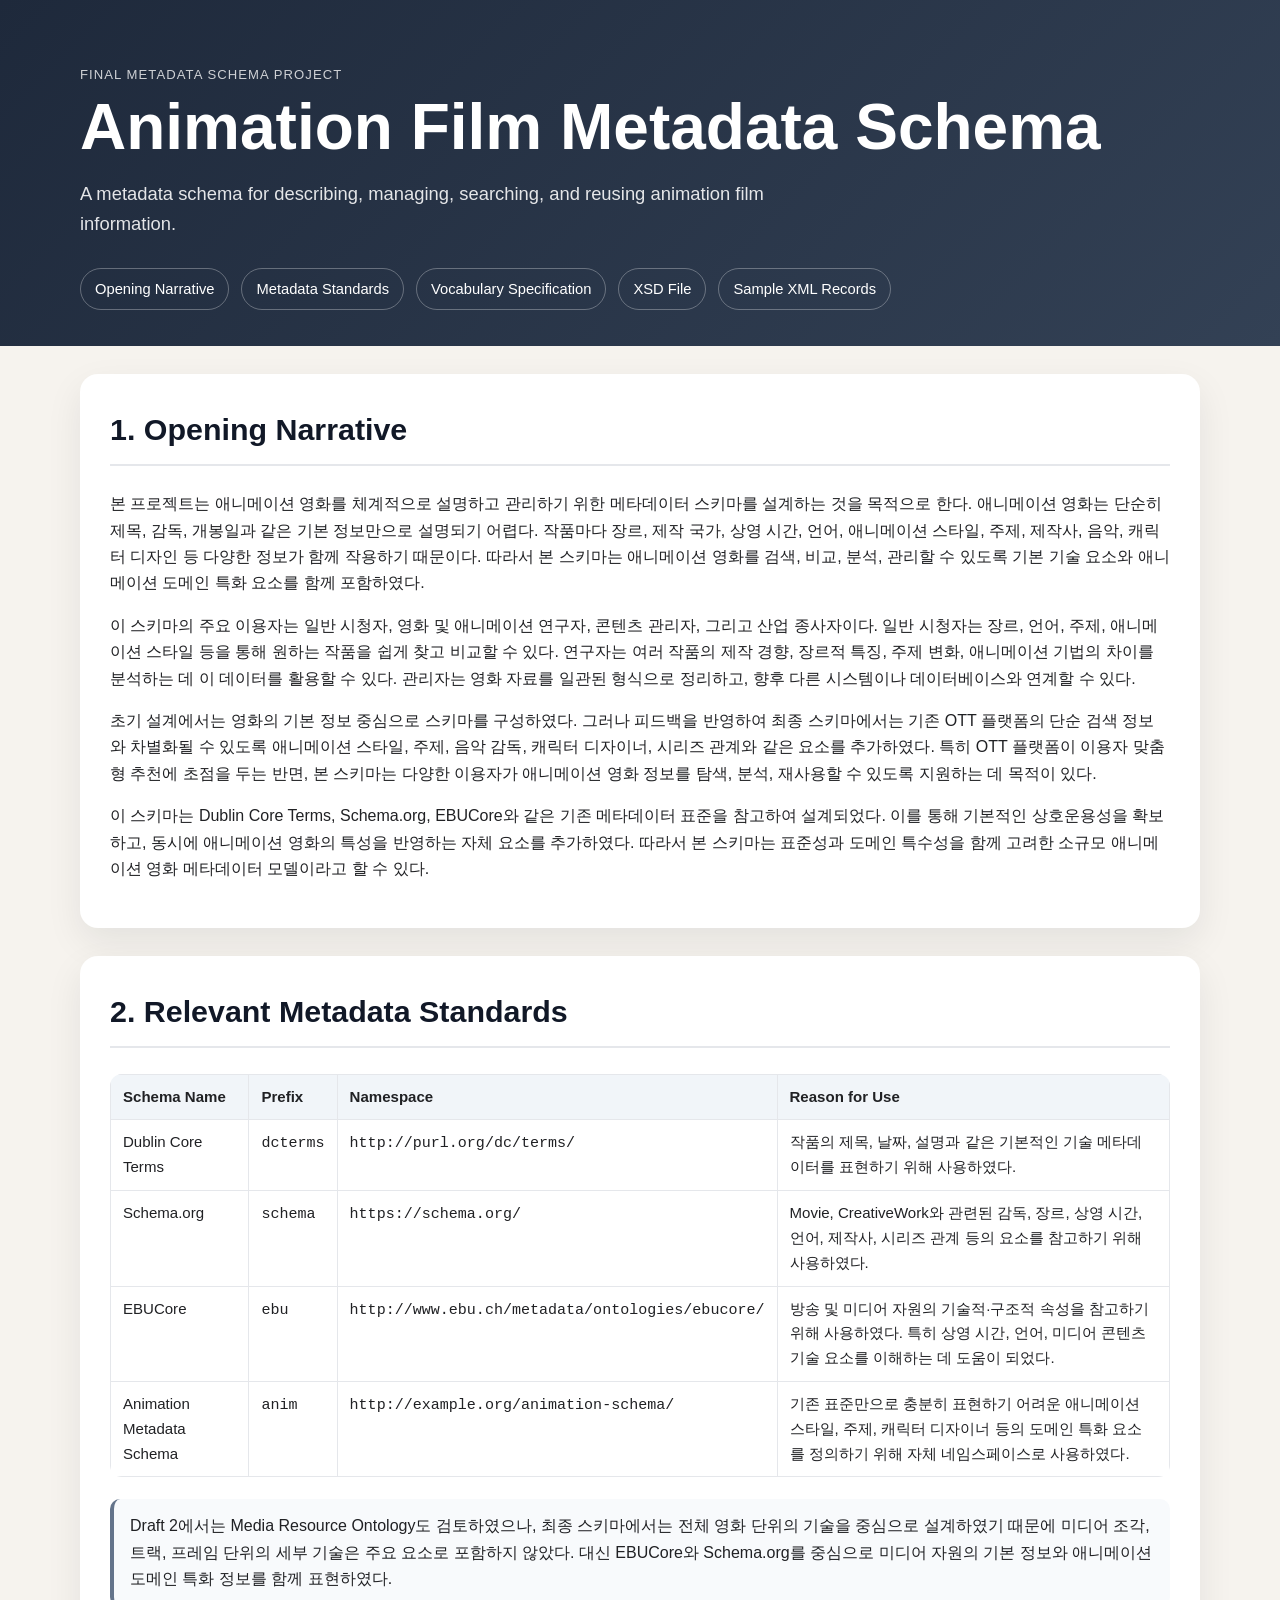
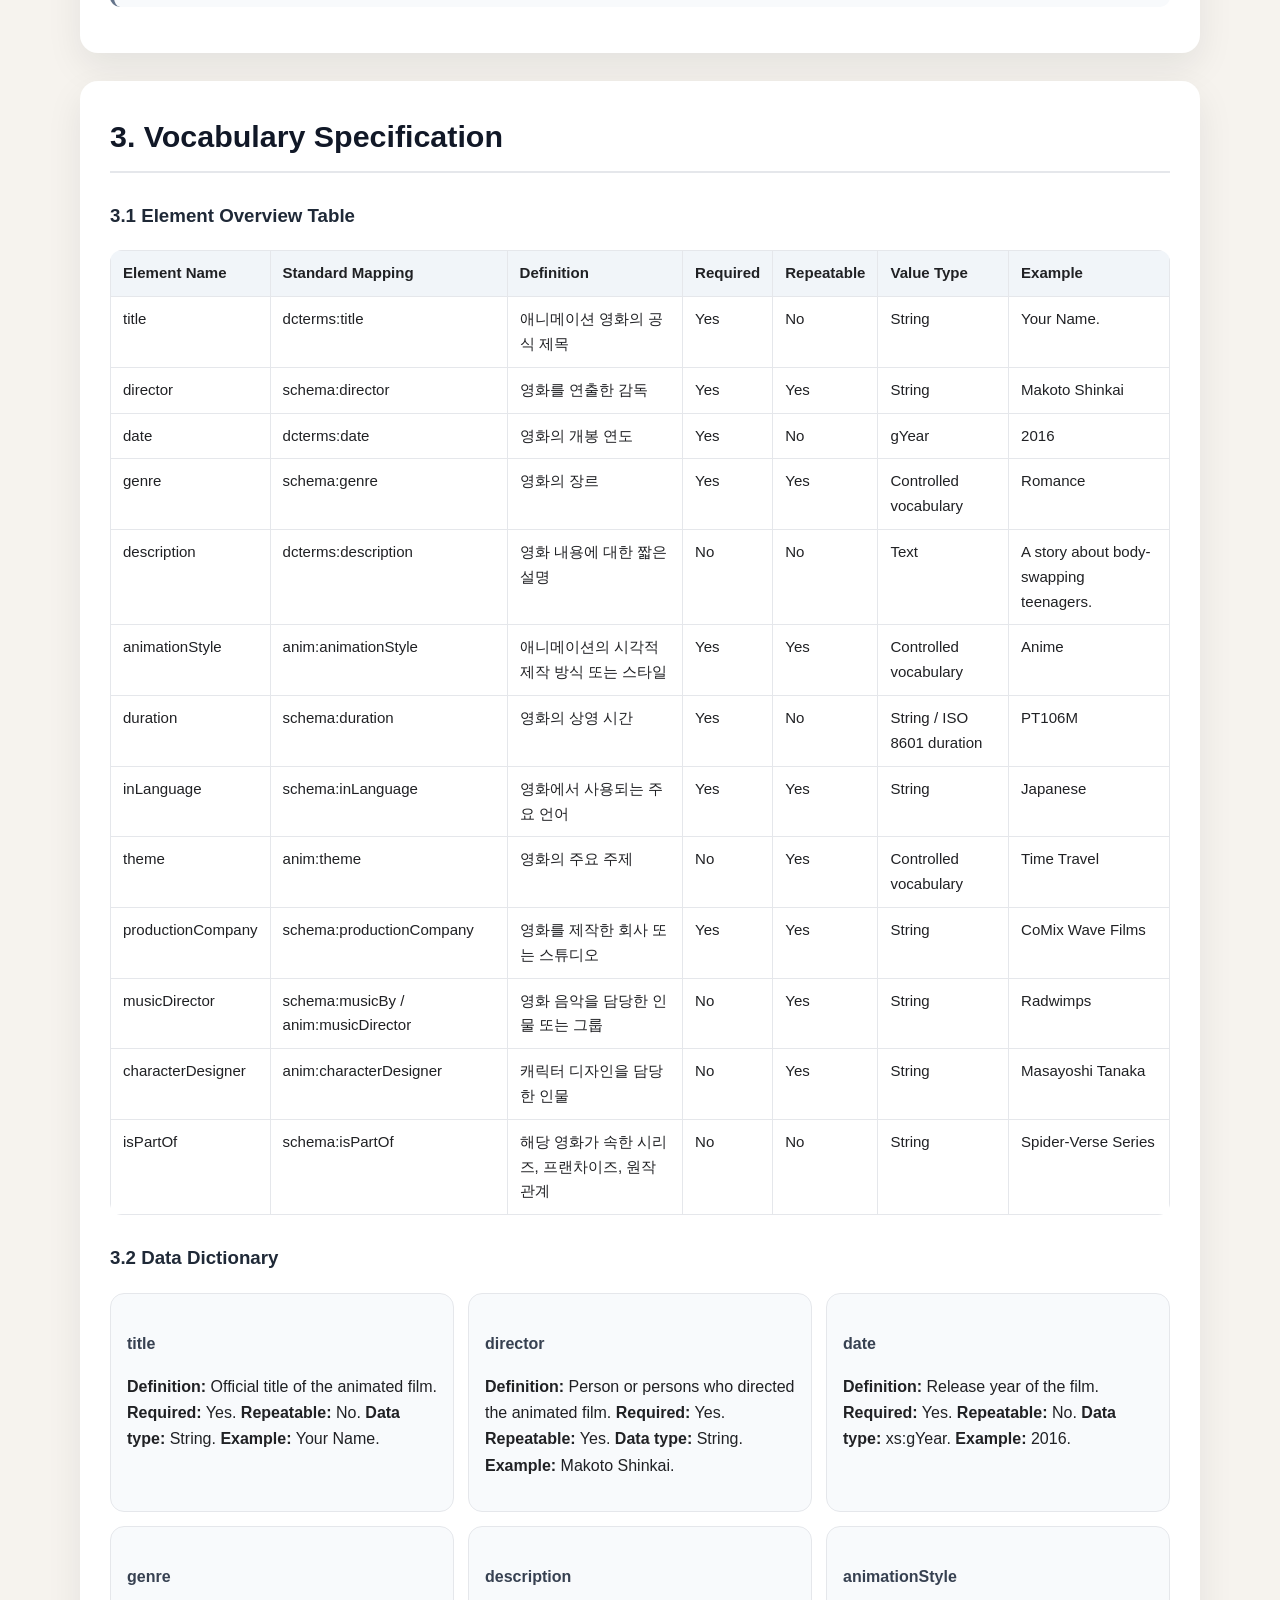
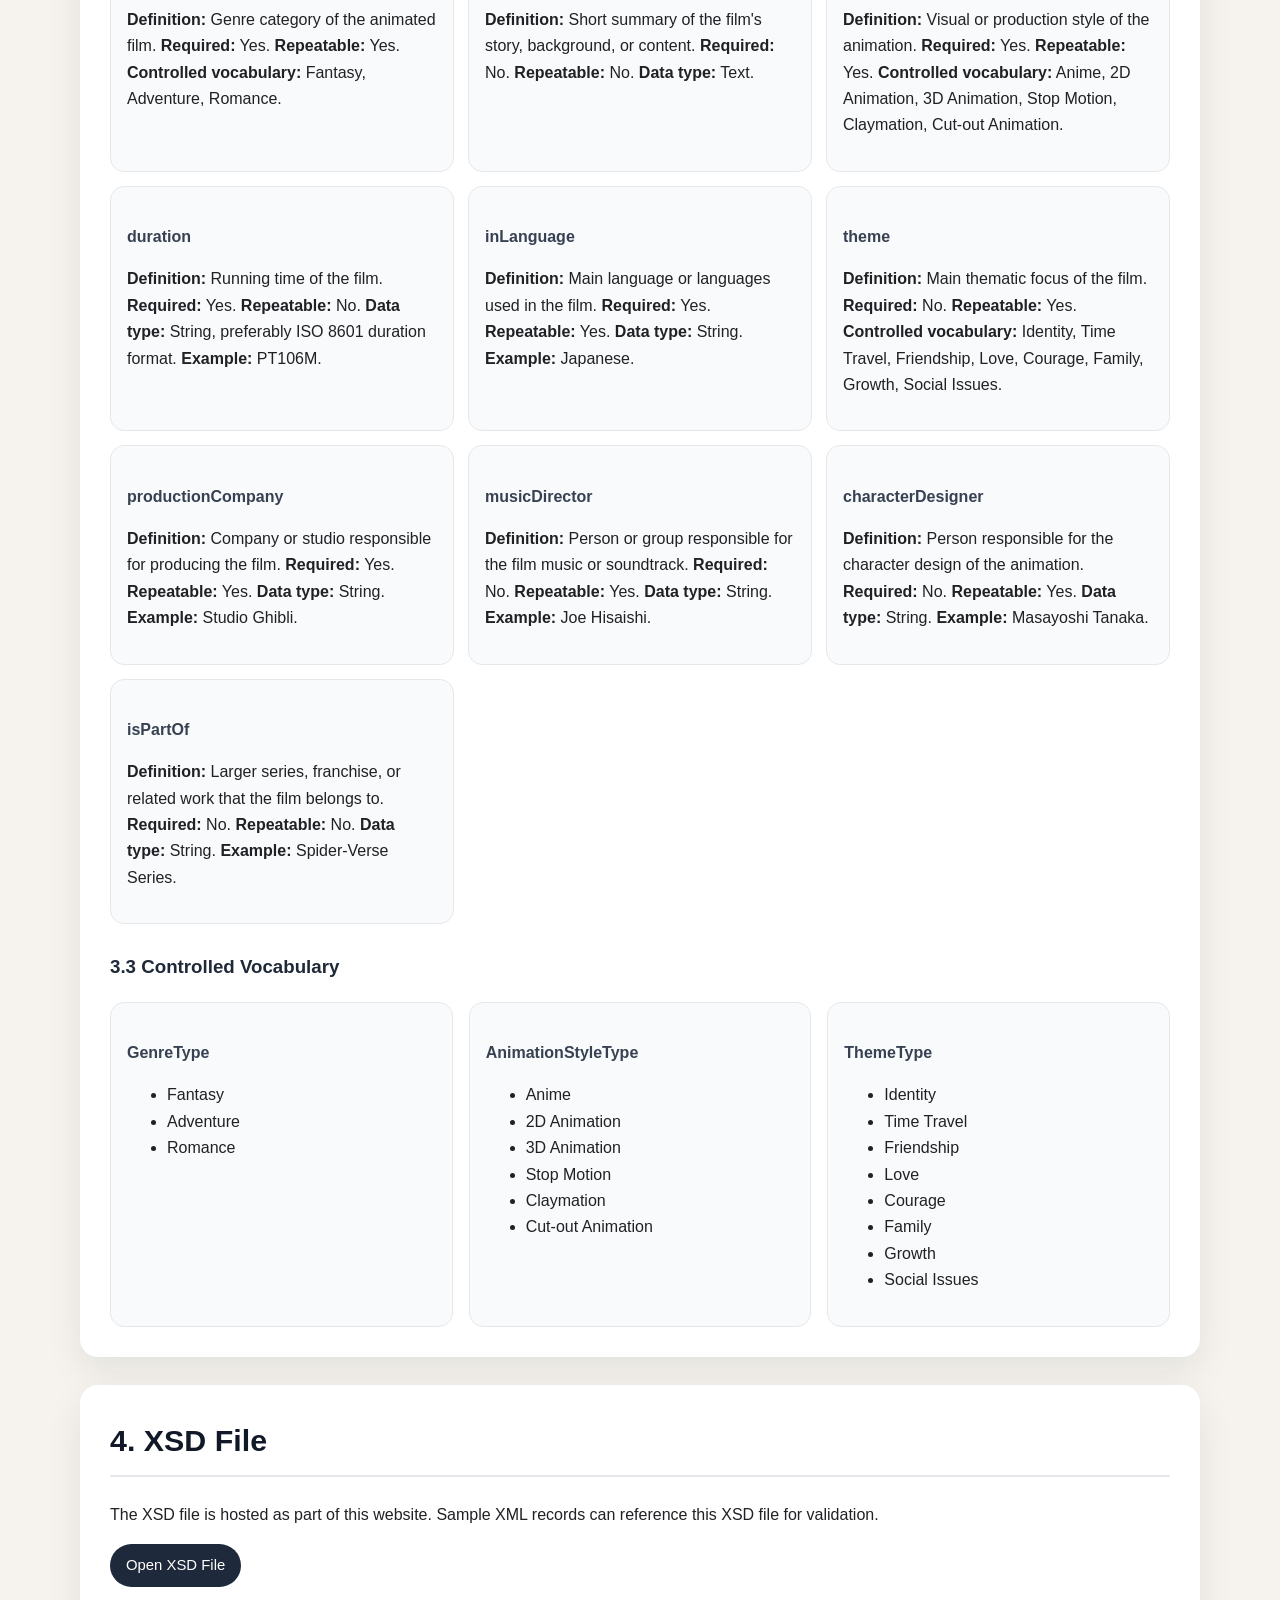
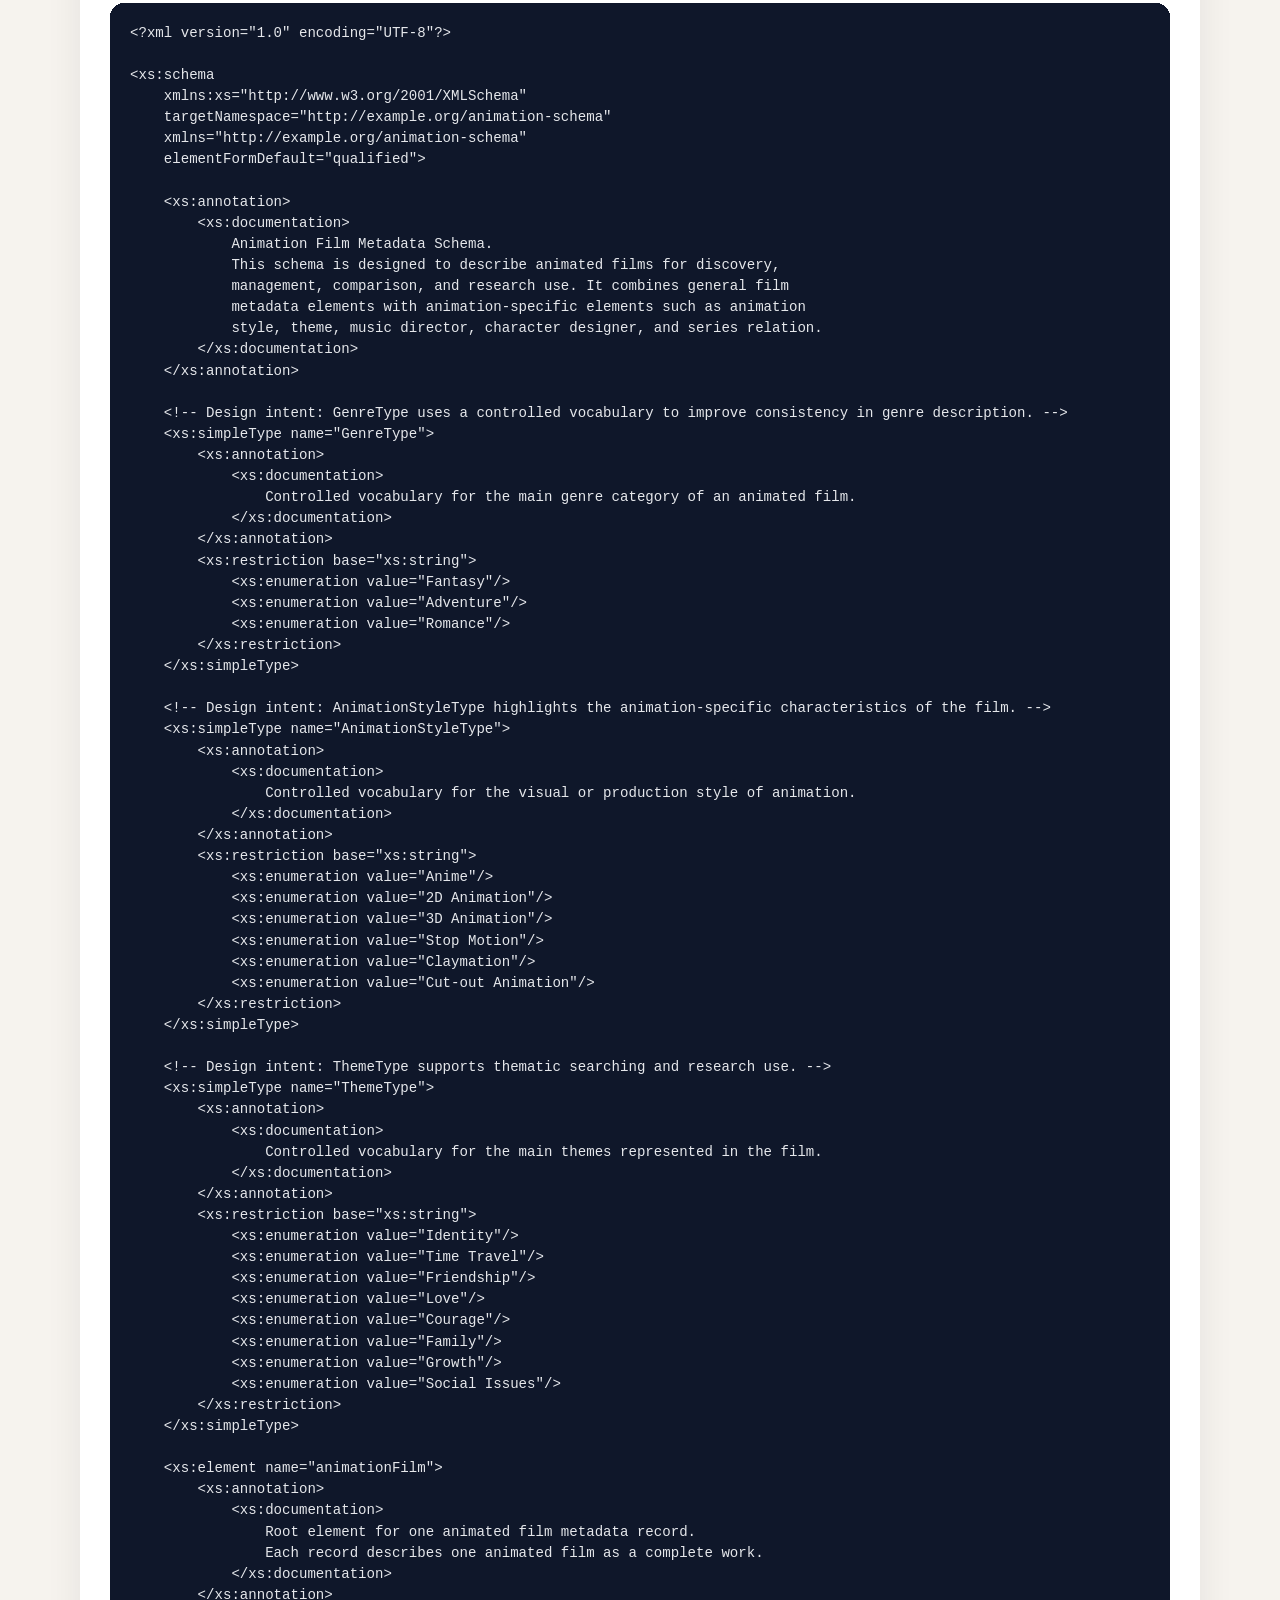
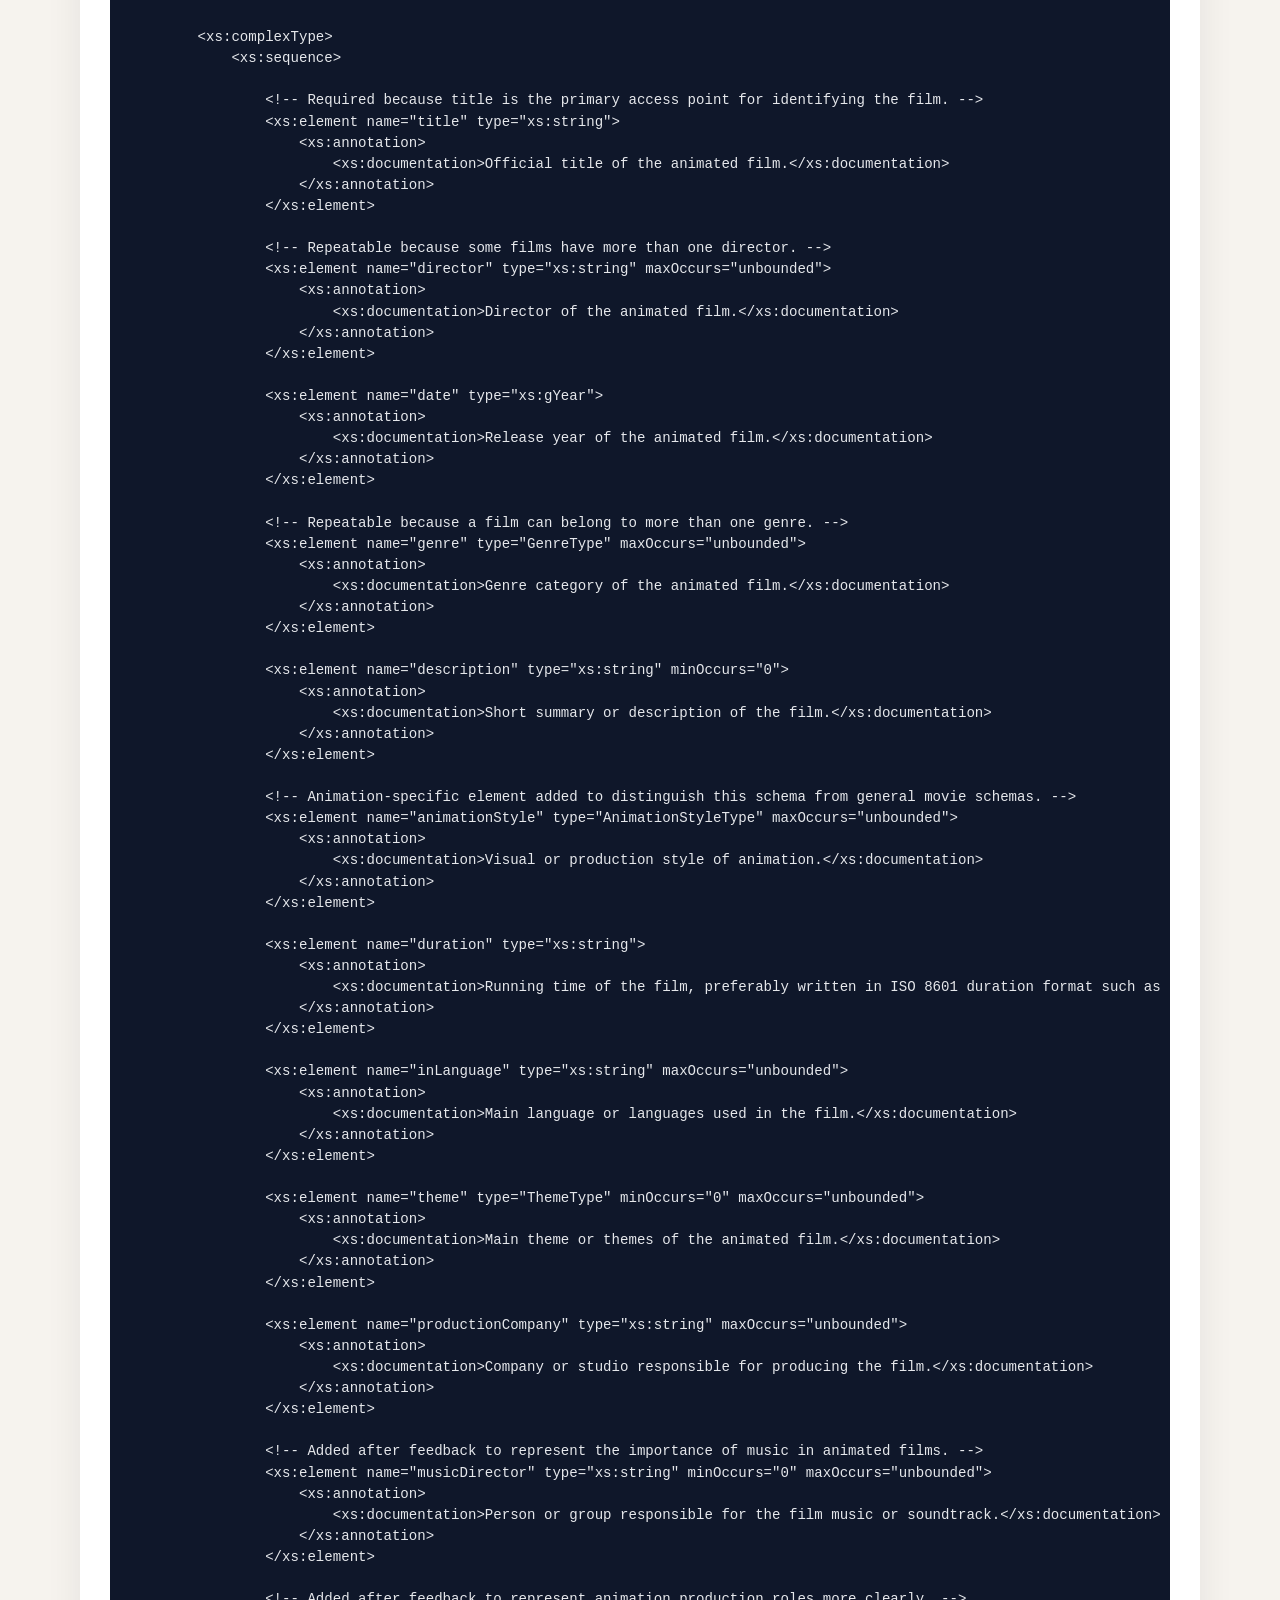
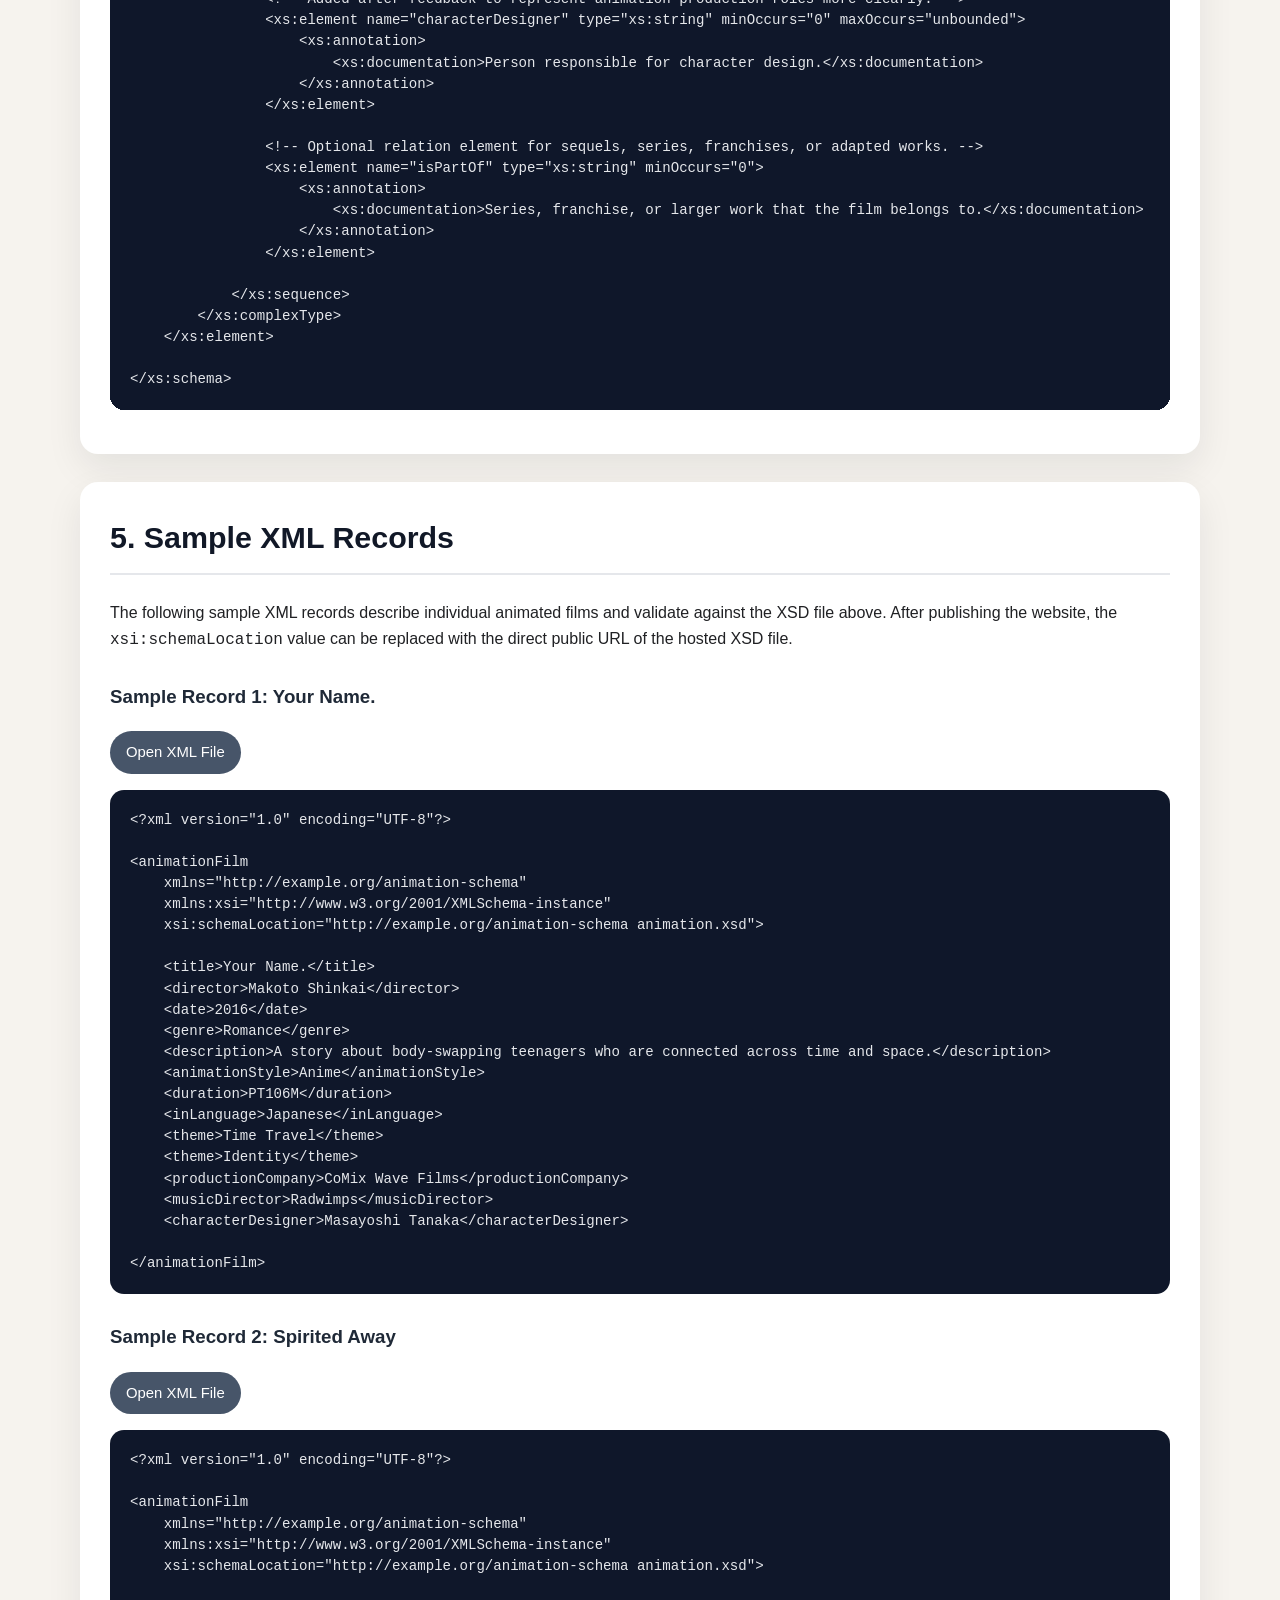
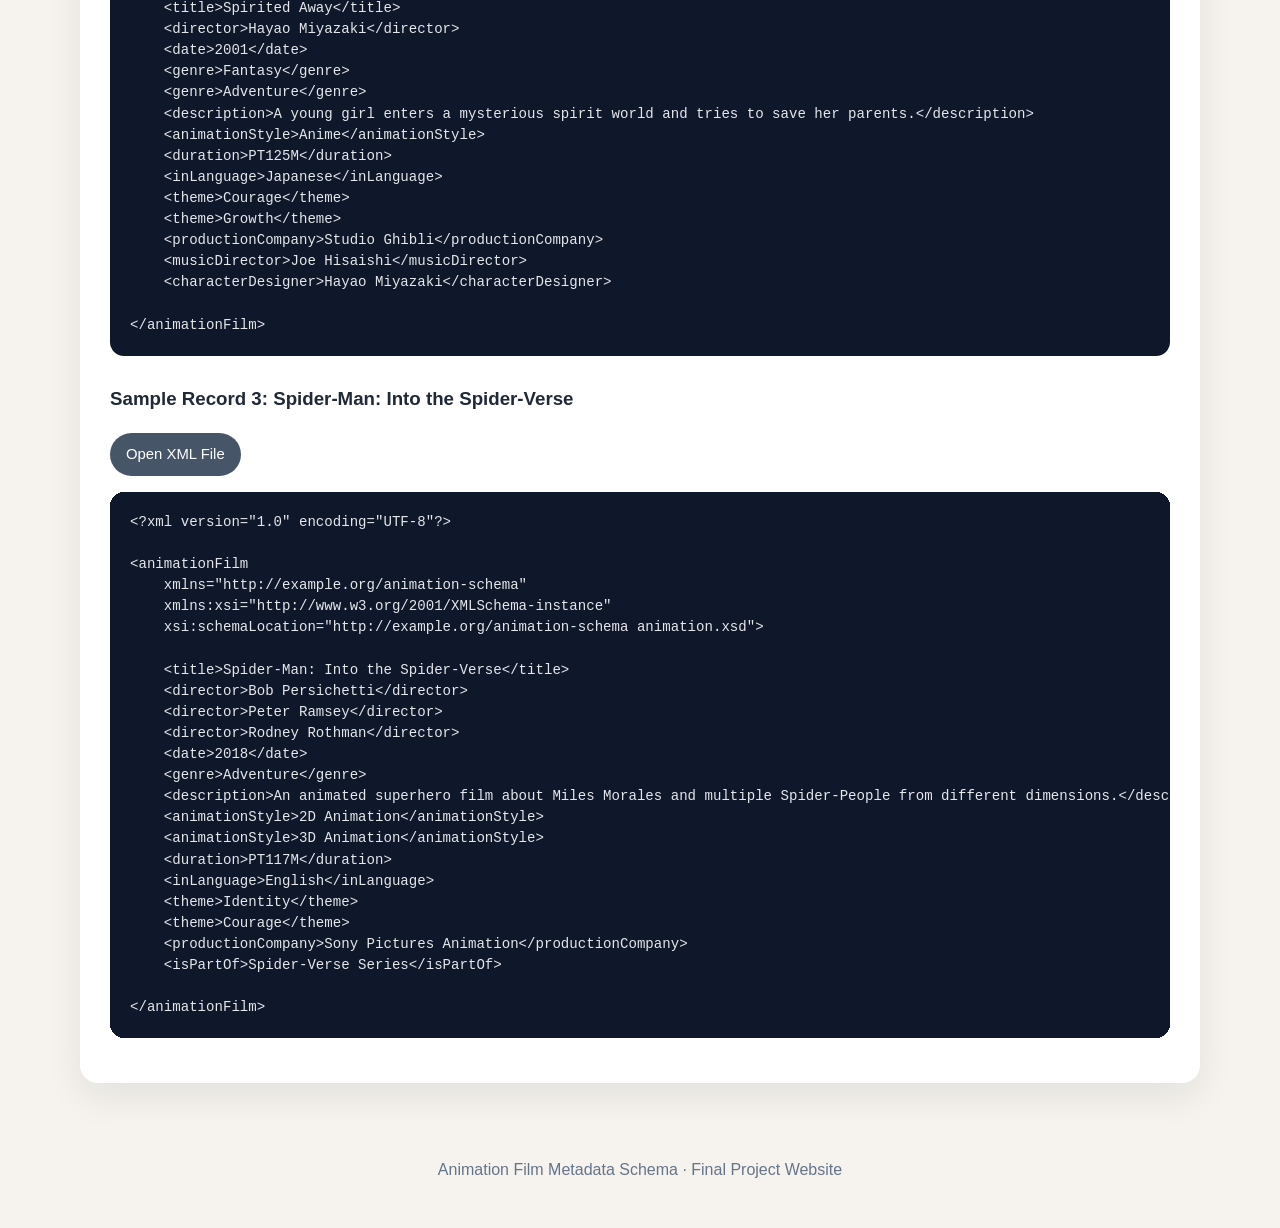
==== index.html @ 72c500a0 "Add files via upload" ====
<!DOCTYPE html>
<html lang="ko">
<head>
  <meta charset="UTF-8">
  <meta name="viewport" content="width=device-width, initial-scale=1.0">
  <title>Animation Film Metadata Schema</title>
  <link rel="stylesheet" href="style.css">
</head>
<body>
  <header class="hero">
    <div class="container">
      <p class="eyebrow">Final Metadata Schema Project</p>
      <h1>Animation Film Metadata Schema</h1>
      <p class="subtitle">A metadata schema for describing, managing, searching, and reusing animation film information.</p>
      <nav>
        <a href="#opening">Opening Narrative</a>
        <a href="#standards">Metadata Standards</a>
        <a href="#vocabulary">Vocabulary Specification</a>
        <a href="#xsd">XSD File</a>
        <a href="#samples">Sample XML Records</a>
      </nav>
    </div>
  </header>

  <main class="container">
    <section id="opening" class="card">
      <h2>1. Opening Narrative</h2>
      <p>본 프로젝트는 애니메이션 영화를 체계적으로 설명하고 관리하기 위한 메타데이터 스키마를 설계하는 것을 목적으로 한다. 애니메이션 영화는 단순히 제목, 감독, 개봉일과 같은 기본 정보만으로 설명되기 어렵다. 작품마다 장르, 제작 국가, 상영 시간, 언어, 애니메이션 스타일, 주제, 제작사, 음악, 캐릭터 디자인 등 다양한 정보가 함께 작용하기 때문이다. 따라서 본 스키마는 애니메이션 영화를 검색, 비교, 분석, 관리할 수 있도록 기본 기술 요소와 애니메이션 도메인 특화 요소를 함께 포함하였다.</p>
      <p>이 스키마의 주요 이용자는 일반 시청자, 영화 및 애니메이션 연구자, 콘텐츠 관리자, 그리고 산업 종사자이다. 일반 시청자는 장르, 언어, 주제, 애니메이션 스타일 등을 통해 원하는 작품을 쉽게 찾고 비교할 수 있다. 연구자는 여러 작품의 제작 경향, 장르적 특징, 주제 변화, 애니메이션 기법의 차이를 분석하는 데 이 데이터를 활용할 수 있다. 관리자는 영화 자료를 일관된 형식으로 정리하고, 향후 다른 시스템이나 데이터베이스와 연계할 수 있다.</p>
      <p>초기 설계에서는 영화의 기본 정보 중심으로 스키마를 구성하였다. 그러나 피드백을 반영하여 최종 스키마에서는 기존 OTT 플랫폼의 단순 검색 정보와 차별화될 수 있도록 애니메이션 스타일, 주제, 음악 감독, 캐릭터 디자이너, 시리즈 관계와 같은 요소를 추가하였다. 특히 OTT 플랫폼이 이용자 맞춤형 추천에 초점을 두는 반면, 본 스키마는 다양한 이용자가 애니메이션 영화 정보를 탐색, 분석, 재사용할 수 있도록 지원하는 데 목적이 있다.</p>
      <p>이 스키마는 Dublin Core Terms, Schema.org, EBUCore와 같은 기존 메타데이터 표준을 참고하여 설계되었다. 이를 통해 기본적인 상호운용성을 확보하고, 동시에 애니메이션 영화의 특성을 반영하는 자체 요소를 추가하였다. 따라서 본 스키마는 표준성과 도메인 특수성을 함께 고려한 소규모 애니메이션 영화 메타데이터 모델이라고 할 수 있다.</p>
    </section>

    <section id="standards" class="card">
      <h2>2. Relevant Metadata Standards</h2>
      <table>
        <thead>
          <tr>
            <th>Schema Name</th>
            <th>Prefix</th>
            <th>Namespace</th>
            <th>Reason for Use</th>
          </tr>
        </thead>
        <tbody>
          <tr>
            <td>Dublin Core Terms</td>
            <td><code>dcterms</code></td>
            <td><code>http://purl.org/dc/terms/</code></td>
            <td>작품의 제목, 날짜, 설명과 같은 기본적인 기술 메타데이터를 표현하기 위해 사용하였다.</td>
          </tr>
          <tr>
            <td>Schema.org</td>
            <td><code>schema</code></td>
            <td><code>https://schema.org/</code></td>
            <td>Movie, CreativeWork와 관련된 감독, 장르, 상영 시간, 언어, 제작사, 시리즈 관계 등의 요소를 참고하기 위해 사용하였다.</td>
          </tr>
          <tr>
            <td>EBUCore</td>
            <td><code>ebu</code></td>
            <td><code>http://www.ebu.ch/metadata/ontologies/ebucore/</code></td>
            <td>방송 및 미디어 자원의 기술적·구조적 속성을 참고하기 위해 사용하였다. 특히 상영 시간, 언어, 미디어 콘텐츠 기술 요소를 이해하는 데 도움이 되었다.</td>
          </tr>
          <tr>
            <td>Animation Metadata Schema</td>
            <td><code>anim</code></td>
            <td><code>http://example.org/animation-schema/</code></td>
            <td>기존 표준만으로 충분히 표현하기 어려운 애니메이션 스타일, 주제, 캐릭터 디자이너 등의 도메인 특화 요소를 정의하기 위해 자체 네임스페이스로 사용하였다.</td>
          </tr>
        </tbody>
      </table>
      <p class="note">Draft 2에서는 Media Resource Ontology도 검토하였으나, 최종 스키마에서는 전체 영화 단위의 기술을 중심으로 설계하였기 때문에 미디어 조각, 트랙, 프레임 단위의 세부 기술은 주요 요소로 포함하지 않았다. 대신 EBUCore와 Schema.org를 중심으로 미디어 자원의 기본 정보와 애니메이션 도메인 특화 정보를 함께 표현하였다.</p>
    </section>

    <section id="vocabulary" class="card">
      <h2>3. Vocabulary Specification</h2>
      <h3>3.1 Element Overview Table</h3>
      <table>
        <thead>
          <tr>
            <th>Element Name</th>
            <th>Standard Mapping</th>
            <th>Definition</th>
            <th>Required</th>
            <th>Repeatable</th>
            <th>Value Type</th>
            <th>Example</th>
          </tr>
        </thead>
        <tbody>
          <tr><td>title</td><td>dcterms:title</td><td>애니메이션 영화의 공식 제목</td><td>Yes</td><td>No</td><td>String</td><td>Your Name.</td></tr>
          <tr><td>director</td><td>schema:director</td><td>영화를 연출한 감독</td><td>Yes</td><td>Yes</td><td>String</td><td>Makoto Shinkai</td></tr>
          <tr><td>date</td><td>dcterms:date</td><td>영화의 개봉 연도</td><td>Yes</td><td>No</td><td>gYear</td><td>2016</td></tr>
          <tr><td>genre</td><td>schema:genre</td><td>영화의 장르</td><td>Yes</td><td>Yes</td><td>Controlled vocabulary</td><td>Romance</td></tr>
          <tr><td>description</td><td>dcterms:description</td><td>영화 내용에 대한 짧은 설명</td><td>No</td><td>No</td><td>Text</td><td>A story about body-swapping teenagers.</td></tr>
          <tr><td>animationStyle</td><td>anim:animationStyle</td><td>애니메이션의 시각적 제작 방식 또는 스타일</td><td>Yes</td><td>Yes</td><td>Controlled vocabulary</td><td>Anime</td></tr>
          <tr><td>duration</td><td>schema:duration</td><td>영화의 상영 시간</td><td>Yes</td><td>No</td><td>String / ISO 8601 duration</td><td>PT106M</td></tr>
          <tr><td>inLanguage</td><td>schema:inLanguage</td><td>영화에서 사용되는 주요 언어</td><td>Yes</td><td>Yes</td><td>String</td><td>Japanese</td></tr>
          <tr><td>theme</td><td>anim:theme</td><td>영화의 주요 주제</td><td>No</td><td>Yes</td><td>Controlled vocabulary</td><td>Time Travel</td></tr>
          <tr><td>productionCompany</td><td>schema:productionCompany</td><td>영화를 제작한 회사 또는 스튜디오</td><td>Yes</td><td>Yes</td><td>String</td><td>CoMix Wave Films</td></tr>
          <tr><td>musicDirector</td><td>schema:musicBy / anim:musicDirector</td><td>영화 음악을 담당한 인물 또는 그룹</td><td>No</td><td>Yes</td><td>String</td><td>Radwimps</td></tr>
          <tr><td>characterDesigner</td><td>anim:characterDesigner</td><td>캐릭터 디자인을 담당한 인물</td><td>No</td><td>Yes</td><td>String</td><td>Masayoshi Tanaka</td></tr>
          <tr><td>isPartOf</td><td>schema:isPartOf</td><td>해당 영화가 속한 시리즈, 프랜차이즈, 원작 관계</td><td>No</td><td>No</td><td>String</td><td>Spider-Verse Series</td></tr>
        </tbody>
      </table>

      <h3>3.2 Data Dictionary</h3>
      <div class="dictionary">
        <article><h4>title</h4><p><strong>Definition:</strong> Official title of the animated film. <strong>Required:</strong> Yes. <strong>Repeatable:</strong> No. <strong>Data type:</strong> String. <strong>Example:</strong> Your Name.</p></article>
        <article><h4>director</h4><p><strong>Definition:</strong> Person or persons who directed the animated film. <strong>Required:</strong> Yes. <strong>Repeatable:</strong> Yes. <strong>Data type:</strong> String. <strong>Example:</strong> Makoto Shinkai.</p></article>
        <article><h4>date</h4><p><strong>Definition:</strong> Release year of the film. <strong>Required:</strong> Yes. <strong>Repeatable:</strong> No. <strong>Data type:</strong> xs:gYear. <strong>Example:</strong> 2016.</p></article>
        <article><h4>genre</h4><p><strong>Definition:</strong> Genre category of the animated film. <strong>Required:</strong> Yes. <strong>Repeatable:</strong> Yes. <strong>Controlled vocabulary:</strong> Fantasy, Adventure, Romance.</p></article>
        <article><h4>description</h4><p><strong>Definition:</strong> Short summary of the film's story, background, or content. <strong>Required:</strong> No. <strong>Repeatable:</strong> No. <strong>Data type:</strong> Text.</p></article>
        <article><h4>animationStyle</h4><p><strong>Definition:</strong> Visual or production style of the animation. <strong>Required:</strong> Yes. <strong>Repeatable:</strong> Yes. <strong>Controlled vocabulary:</strong> Anime, 2D Animation, 3D Animation, Stop Motion, Claymation, Cut-out Animation.</p></article>
        <article><h4>duration</h4><p><strong>Definition:</strong> Running time of the film. <strong>Required:</strong> Yes. <strong>Repeatable:</strong> No. <strong>Data type:</strong> String, preferably ISO 8601 duration format. <strong>Example:</strong> PT106M.</p></article>
        <article><h4>inLanguage</h4><p><strong>Definition:</strong> Main language or languages used in the film. <strong>Required:</strong> Yes. <strong>Repeatable:</strong> Yes. <strong>Data type:</strong> String. <strong>Example:</strong> Japanese.</p></article>
        <article><h4>theme</h4><p><strong>Definition:</strong> Main thematic focus of the film. <strong>Required:</strong> No. <strong>Repeatable:</strong> Yes. <strong>Controlled vocabulary:</strong> Identity, Time Travel, Friendship, Love, Courage, Family, Growth, Social Issues.</p></article>
        <article><h4>productionCompany</h4><p><strong>Definition:</strong> Company or studio responsible for producing the film. <strong>Required:</strong> Yes. <strong>Repeatable:</strong> Yes. <strong>Data type:</strong> String. <strong>Example:</strong> Studio Ghibli.</p></article>
        <article><h4>musicDirector</h4><p><strong>Definition:</strong> Person or group responsible for the film music or soundtrack. <strong>Required:</strong> No. <strong>Repeatable:</strong> Yes. <strong>Data type:</strong> String. <strong>Example:</strong> Joe Hisaishi.</p></article>
        <article><h4>characterDesigner</h4><p><strong>Definition:</strong> Person responsible for the character design of the animation. <strong>Required:</strong> No. <strong>Repeatable:</strong> Yes. <strong>Data type:</strong> String. <strong>Example:</strong> Masayoshi Tanaka.</p></article>
        <article><h4>isPartOf</h4><p><strong>Definition:</strong> Larger series, franchise, or related work that the film belongs to. <strong>Required:</strong> No. <strong>Repeatable:</strong> No. <strong>Data type:</strong> String. <strong>Example:</strong> Spider-Verse Series.</p></article>
      </div>

      <h3>3.3 Controlled Vocabulary</h3>
      <div class="vocab-grid">
        <div>
          <h4>GenreType</h4>
          <ul><li>Fantasy</li><li>Adventure</li><li>Romance</li></ul>
        </div>
        <div>
          <h4>AnimationStyleType</h4>
          <ul><li>Anime</li><li>2D Animation</li><li>3D Animation</li><li>Stop Motion</li><li>Claymation</li><li>Cut-out Animation</li></ul>
        </div>
        <div>
          <h4>ThemeType</h4>
          <ul><li>Identity</li><li>Time Travel</li><li>Friendship</li><li>Love</li><li>Courage</li><li>Family</li><li>Growth</li><li>Social Issues</li></ul>
        </div>
      </div>
    </section>

    <section id="xsd" class="card">
      <h2>4. XSD File</h2>
      <p>The XSD file is hosted as part of this website. Sample XML records can reference this XSD file for validation.</p>
      <p><a class="button" href="animation.xsd" target="_blank">Open XSD File</a></p>
      <pre><code>&lt;?xml version=&quot;1.0&quot; encoding=&quot;UTF-8&quot;?&gt;

&lt;xs:schema
    xmlns:xs=&quot;http://www.w3.org/2001/XMLSchema&quot;
    targetNamespace=&quot;http://example.org/animation-schema&quot;
    xmlns=&quot;http://example.org/animation-schema&quot;
    elementFormDefault=&quot;qualified&quot;&gt;

    &lt;xs:annotation&gt;
        &lt;xs:documentation&gt;
            Animation Film Metadata Schema.
            This schema is designed to describe animated films for discovery,
            management, comparison, and research use. It combines general film
            metadata elements with animation-specific elements such as animation
            style, theme, music director, character designer, and series relation.
        &lt;/xs:documentation&gt;
    &lt;/xs:annotation&gt;

    &lt;!-- Design intent: GenreType uses a controlled vocabulary to improve consistency in genre description. --&gt;
    &lt;xs:simpleType name=&quot;GenreType&quot;&gt;
        &lt;xs:annotation&gt;
            &lt;xs:documentation&gt;
                Controlled vocabulary for the main genre category of an animated film.
            &lt;/xs:documentation&gt;
        &lt;/xs:annotation&gt;
        &lt;xs:restriction base=&quot;xs:string&quot;&gt;
            &lt;xs:enumeration value=&quot;Fantasy&quot;/&gt;
            &lt;xs:enumeration value=&quot;Adventure&quot;/&gt;
            &lt;xs:enumeration value=&quot;Romance&quot;/&gt;
        &lt;/xs:restriction&gt;
    &lt;/xs:simpleType&gt;

    &lt;!-- Design intent: AnimationStyleType highlights the animation-specific characteristics of the film. --&gt;
    &lt;xs:simpleType name=&quot;AnimationStyleType&quot;&gt;
        &lt;xs:annotation&gt;
            &lt;xs:documentation&gt;
                Controlled vocabulary for the visual or production style of animation.
            &lt;/xs:documentation&gt;
        &lt;/xs:annotation&gt;
        &lt;xs:restriction base=&quot;xs:string&quot;&gt;
            &lt;xs:enumeration value=&quot;Anime&quot;/&gt;
            &lt;xs:enumeration value=&quot;2D Animation&quot;/&gt;
            &lt;xs:enumeration value=&quot;3D Animation&quot;/&gt;
            &lt;xs:enumeration value=&quot;Stop Motion&quot;/&gt;
            &lt;xs:enumeration value=&quot;Claymation&quot;/&gt;
            &lt;xs:enumeration value=&quot;Cut-out Animation&quot;/&gt;
        &lt;/xs:restriction&gt;
    &lt;/xs:simpleType&gt;

    &lt;!-- Design intent: ThemeType supports thematic searching and research use. --&gt;
    &lt;xs:simpleType name=&quot;ThemeType&quot;&gt;
        &lt;xs:annotation&gt;
            &lt;xs:documentation&gt;
                Controlled vocabulary for the main themes represented in the film.
            &lt;/xs:documentation&gt;
        &lt;/xs:annotation&gt;
        &lt;xs:restriction base=&quot;xs:string&quot;&gt;
            &lt;xs:enumeration value=&quot;Identity&quot;/&gt;
            &lt;xs:enumeration value=&quot;Time Travel&quot;/&gt;
            &lt;xs:enumeration value=&quot;Friendship&quot;/&gt;
            &lt;xs:enumeration value=&quot;Love&quot;/&gt;
            &lt;xs:enumeration value=&quot;Courage&quot;/&gt;
            &lt;xs:enumeration value=&quot;Family&quot;/&gt;
            &lt;xs:enumeration value=&quot;Growth&quot;/&gt;
            &lt;xs:enumeration value=&quot;Social Issues&quot;/&gt;
        &lt;/xs:restriction&gt;
    &lt;/xs:simpleType&gt;

    &lt;xs:element name=&quot;animationFilm&quot;&gt;
        &lt;xs:annotation&gt;
            &lt;xs:documentation&gt;
                Root element for one animated film metadata record.
                Each record describes one animated film as a complete work.
            &lt;/xs:documentation&gt;
        &lt;/xs:annotation&gt;

        &lt;xs:complexType&gt;
            &lt;xs:sequence&gt;

                &lt;!-- Required because title is the primary access point for identifying the film. --&gt;
                &lt;xs:element name=&quot;title&quot; type=&quot;xs:string&quot;&gt;
                    &lt;xs:annotation&gt;
                        &lt;xs:documentation&gt;Official title of the animated film.&lt;/xs:documentation&gt;
                    &lt;/xs:annotation&gt;
                &lt;/xs:element&gt;

                &lt;!-- Repeatable because some films have more than one director. --&gt;
                &lt;xs:element name=&quot;director&quot; type=&quot;xs:string&quot; maxOccurs=&quot;unbounded&quot;&gt;
                    &lt;xs:annotation&gt;
                        &lt;xs:documentation&gt;Director of the animated film.&lt;/xs:documentation&gt;
                    &lt;/xs:annotation&gt;
                &lt;/xs:element&gt;

                &lt;xs:element name=&quot;date&quot; type=&quot;xs:gYear&quot;&gt;
                    &lt;xs:annotation&gt;
                        &lt;xs:documentation&gt;Release year of the animated film.&lt;/xs:documentation&gt;
                    &lt;/xs:annotation&gt;
                &lt;/xs:element&gt;

                &lt;!-- Repeatable because a film can belong to more than one genre. --&gt;
                &lt;xs:element name=&quot;genre&quot; type=&quot;GenreType&quot; maxOccurs=&quot;unbounded&quot;&gt;
                    &lt;xs:annotation&gt;
                        &lt;xs:documentation&gt;Genre category of the animated film.&lt;/xs:documentation&gt;
                    &lt;/xs:annotation&gt;
                &lt;/xs:element&gt;

                &lt;xs:element name=&quot;description&quot; type=&quot;xs:string&quot; minOccurs=&quot;0&quot;&gt;
                    &lt;xs:annotation&gt;
                        &lt;xs:documentation&gt;Short summary or description of the film.&lt;/xs:documentation&gt;
                    &lt;/xs:annotation&gt;
                &lt;/xs:element&gt;

                &lt;!-- Animation-specific element added to distinguish this schema from general movie schemas. --&gt;
                &lt;xs:element name=&quot;animationStyle&quot; type=&quot;AnimationStyleType&quot; maxOccurs=&quot;unbounded&quot;&gt;
                    &lt;xs:annotation&gt;
                        &lt;xs:documentation&gt;Visual or production style of animation.&lt;/xs:documentation&gt;
                    &lt;/xs:annotation&gt;
                &lt;/xs:element&gt;

                &lt;xs:element name=&quot;duration&quot; type=&quot;xs:string&quot;&gt;
                    &lt;xs:annotation&gt;
                        &lt;xs:documentation&gt;Running time of the film, preferably written in ISO 8601 duration format such as PT106M.&lt;/xs:documentation&gt;
                    &lt;/xs:annotation&gt;
                &lt;/xs:element&gt;

                &lt;xs:element name=&quot;inLanguage&quot; type=&quot;xs:string&quot; maxOccurs=&quot;unbounded&quot;&gt;
                    &lt;xs:annotation&gt;
                        &lt;xs:documentation&gt;Main language or languages used in the film.&lt;/xs:documentation&gt;
                    &lt;/xs:annotation&gt;
                &lt;/xs:element&gt;

                &lt;xs:element name=&quot;theme&quot; type=&quot;ThemeType&quot; minOccurs=&quot;0&quot; maxOccurs=&quot;unbounded&quot;&gt;
                    &lt;xs:annotation&gt;
                        &lt;xs:documentation&gt;Main theme or themes of the animated film.&lt;/xs:documentation&gt;
                    &lt;/xs:annotation&gt;
                &lt;/xs:element&gt;

                &lt;xs:element name=&quot;productionCompany&quot; type=&quot;xs:string&quot; maxOccurs=&quot;unbounded&quot;&gt;
                    &lt;xs:annotation&gt;
                        &lt;xs:documentation&gt;Company or studio responsible for producing the film.&lt;/xs:documentation&gt;
                    &lt;/xs:annotation&gt;
                &lt;/xs:element&gt;

                &lt;!-- Added after feedback to represent the importance of music in animated films. --&gt;
                &lt;xs:element name=&quot;musicDirector&quot; type=&quot;xs:string&quot; minOccurs=&quot;0&quot; maxOccurs=&quot;unbounded&quot;&gt;
                    &lt;xs:annotation&gt;
                        &lt;xs:documentation&gt;Person or group responsible for the film music or soundtrack.&lt;/xs:documentation&gt;
                    &lt;/xs:annotation&gt;
                &lt;/xs:element&gt;

                &lt;!-- Added after feedback to represent animation production roles more clearly. --&gt;
                &lt;xs:element name=&quot;characterDesigner&quot; type=&quot;xs:string&quot; minOccurs=&quot;0&quot; maxOccurs=&quot;unbounded&quot;&gt;
                    &lt;xs:annotation&gt;
                        &lt;xs:documentation&gt;Person responsible for character design.&lt;/xs:documentation&gt;
                    &lt;/xs:annotation&gt;
                &lt;/xs:element&gt;

                &lt;!-- Optional relation element for sequels, series, franchises, or adapted works. --&gt;
                &lt;xs:element name=&quot;isPartOf&quot; type=&quot;xs:string&quot; minOccurs=&quot;0&quot;&gt;
                    &lt;xs:annotation&gt;
                        &lt;xs:documentation&gt;Series, franchise, or larger work that the film belongs to.&lt;/xs:documentation&gt;
                    &lt;/xs:annotation&gt;
                &lt;/xs:element&gt;

            &lt;/xs:sequence&gt;
        &lt;/xs:complexType&gt;
    &lt;/xs:element&gt;

&lt;/xs:schema&gt;
</code></pre>
    </section>

    <section id="samples" class="card">
      <h2>5. Sample XML Records</h2>
      <p>The following sample XML records describe individual animated films and validate against the XSD file above. After publishing the website, the <code>xsi:schemaLocation</code> value can be replaced with the direct public URL of the hosted XSD file.</p>

      <h3>Sample Record 1: Your Name.</h3>
      <p><a class="button secondary" href="sample-your-name.xml" target="_blank">Open XML File</a></p>
      <pre><code>&lt;?xml version=&quot;1.0&quot; encoding=&quot;UTF-8&quot;?&gt;

&lt;animationFilm
    xmlns=&quot;http://example.org/animation-schema&quot;
    xmlns:xsi=&quot;http://www.w3.org/2001/XMLSchema-instance&quot;
    xsi:schemaLocation=&quot;http://example.org/animation-schema animation.xsd&quot;&gt;

    &lt;title&gt;Your Name.&lt;/title&gt;
    &lt;director&gt;Makoto Shinkai&lt;/director&gt;
    &lt;date&gt;2016&lt;/date&gt;
    &lt;genre&gt;Romance&lt;/genre&gt;
    &lt;description&gt;A story about body-swapping teenagers who are connected across time and space.&lt;/description&gt;
    &lt;animationStyle&gt;Anime&lt;/animationStyle&gt;
    &lt;duration&gt;PT106M&lt;/duration&gt;
    &lt;inLanguage&gt;Japanese&lt;/inLanguage&gt;
    &lt;theme&gt;Time Travel&lt;/theme&gt;
    &lt;theme&gt;Identity&lt;/theme&gt;
    &lt;productionCompany&gt;CoMix Wave Films&lt;/productionCompany&gt;
    &lt;musicDirector&gt;Radwimps&lt;/musicDirector&gt;
    &lt;characterDesigner&gt;Masayoshi Tanaka&lt;/characterDesigner&gt;

&lt;/animationFilm&gt;
</code></pre>

      <h3>Sample Record 2: Spirited Away</h3>
      <p><a class="button secondary" href="sample-spirited-away.xml" target="_blank">Open XML File</a></p>
      <pre><code>&lt;?xml version=&quot;1.0&quot; encoding=&quot;UTF-8&quot;?&gt;

&lt;animationFilm
    xmlns=&quot;http://example.org/animation-schema&quot;
    xmlns:xsi=&quot;http://www.w3.org/2001/XMLSchema-instance&quot;
    xsi:schemaLocation=&quot;http://example.org/animation-schema animation.xsd&quot;&gt;

    &lt;title&gt;Spirited Away&lt;/title&gt;
    &lt;director&gt;Hayao Miyazaki&lt;/director&gt;
    &lt;date&gt;2001&lt;/date&gt;
    &lt;genre&gt;Fantasy&lt;/genre&gt;
    &lt;genre&gt;Adventure&lt;/genre&gt;
    &lt;description&gt;A young girl enters a mysterious spirit world and tries to save her parents.&lt;/description&gt;
    &lt;animationStyle&gt;Anime&lt;/animationStyle&gt;
    &lt;duration&gt;PT125M&lt;/duration&gt;
    &lt;inLanguage&gt;Japanese&lt;/inLanguage&gt;
    &lt;theme&gt;Courage&lt;/theme&gt;
    &lt;theme&gt;Growth&lt;/theme&gt;
    &lt;productionCompany&gt;Studio Ghibli&lt;/productionCompany&gt;
    &lt;musicDirector&gt;Joe Hisaishi&lt;/musicDirector&gt;
    &lt;characterDesigner&gt;Hayao Miyazaki&lt;/characterDesigner&gt;

&lt;/animationFilm&gt;
</code></pre>

      <h3>Sample Record 3: Spider-Man: Into the Spider-Verse</h3>
      <p><a class="button secondary" href="sample-spider-verse.xml" target="_blank">Open XML File</a></p>
      <pre><code>&lt;?xml version=&quot;1.0&quot; encoding=&quot;UTF-8&quot;?&gt;

&lt;animationFilm
    xmlns=&quot;http://example.org/animation-schema&quot;
    xmlns:xsi=&quot;http://www.w3.org/2001/XMLSchema-instance&quot;
    xsi:schemaLocation=&quot;http://example.org/animation-schema animation.xsd&quot;&gt;

    &lt;title&gt;Spider-Man: Into the Spider-Verse&lt;/title&gt;
    &lt;director&gt;Bob Persichetti&lt;/director&gt;
    &lt;director&gt;Peter Ramsey&lt;/director&gt;
    &lt;director&gt;Rodney Rothman&lt;/director&gt;
    &lt;date&gt;2018&lt;/date&gt;
    &lt;genre&gt;Adventure&lt;/genre&gt;
    &lt;description&gt;An animated superhero film about Miles Morales and multiple Spider-People from different dimensions.&lt;/description&gt;
    &lt;animationStyle&gt;2D Animation&lt;/animationStyle&gt;
    &lt;animationStyle&gt;3D Animation&lt;/animationStyle&gt;
    &lt;duration&gt;PT117M&lt;/duration&gt;
    &lt;inLanguage&gt;English&lt;/inLanguage&gt;
    &lt;theme&gt;Identity&lt;/theme&gt;
    &lt;theme&gt;Courage&lt;/theme&gt;
    &lt;productionCompany&gt;Sony Pictures Animation&lt;/productionCompany&gt;
    &lt;isPartOf&gt;Spider-Verse Series&lt;/isPartOf&gt;

&lt;/animationFilm&gt;
</code></pre>
    </section>
  </main>

  <footer>
    <div class="container">
      <p>Animation Film Metadata Schema · Final Project Website</p>
    </div>
  </footer>
</body>
</html>
---- style.css ----
* {
  box-sizing: border-box;
}

body {
  margin: 0;
  font-family: Arial, "Noto Sans KR", sans-serif;
  line-height: 1.65;
  color: #202124;
  background: #f6f3ee;
}

.container {
  width: min(1120px, 92%);
  margin: 0 auto;
}

.hero {
  background: linear-gradient(135deg, #1e293b, #334155);
  color: white;
  padding: 64px 0 36px;
}

.eyebrow {
  letter-spacing: 0.08em;
  text-transform: uppercase;
  font-size: 0.82rem;
  opacity: 0.78;
  margin: 0 0 8px;
}

h1 {
  font-size: clamp(2.2rem, 5vw, 4.8rem);
  line-height: 1.05;
  margin: 0;
}

.subtitle {
  max-width: 760px;
  font-size: 1.15rem;
  opacity: 0.88;
  margin-top: 18px;
}

nav {
  display: flex;
  flex-wrap: wrap;
  gap: 12px;
  margin-top: 28px;
}

nav a {
  color: white;
  text-decoration: none;
  border: 1px solid rgba(255,255,255,0.3);
  border-radius: 999px;
  padding: 8px 14px;
  font-size: 0.92rem;
}

nav a:hover {
  background: rgba(255,255,255,0.14);
}

.card {
  background: white;
  border-radius: 18px;
  padding: 30px;
  margin: 28px 0;
  box-shadow: 0 14px 36px rgba(15, 23, 42, 0.08);
}

h2 {
  font-size: 1.9rem;
  margin-top: 0;
  color: #111827;
  border-bottom: 2px solid #e5e7eb;
  padding-bottom: 10px;
}

h3 {
  margin-top: 28px;
  color: #1f2937;
}

h4 {
  margin-bottom: 6px;
  color: #374151;
}

table {
  width: 100%;
  border-collapse: collapse;
  margin: 14px 0 22px;
  font-size: 0.94rem;
  overflow: hidden;
  border-radius: 12px;
}

th, td {
  border: 1px solid #e5e7eb;
  padding: 10px 12px;
  vertical-align: top;
}

th {
  background: #f1f5f9;
  text-align: left;
}

code {
  font-family: Consolas, Monaco, monospace;
}

pre {
  background: #0f172a;
  color: #e5e7eb;
  padding: 20px;
  border-radius: 14px;
  overflow-x: auto;
  font-size: 0.88rem;
  line-height: 1.5;
}

.note {
  background: #f8fafc;
  border-left: 4px solid #64748b;
  padding: 14px 16px;
  border-radius: 10px;
}

.dictionary {
  display: grid;
  grid-template-columns: repeat(auto-fit, minmax(260px, 1fr));
  gap: 14px;
}

.dictionary article,
.vocab-grid div {
  background: #f8fafc;
  border: 1px solid #e5e7eb;
  border-radius: 14px;
  padding: 16px;
}

.vocab-grid {
  display: grid;
  grid-template-columns: repeat(auto-fit, minmax(220px, 1fr));
  gap: 16px;
}

.button {
  display: inline-block;
  background: #1e293b;
  color: white;
  text-decoration: none;
  padding: 9px 16px;
  border-radius: 999px;
  font-size: 0.93rem;
}

.button.secondary {
  background: #475569;
}

footer {
  padding: 30px 0;
  color: #64748b;
  text-align: center;
}
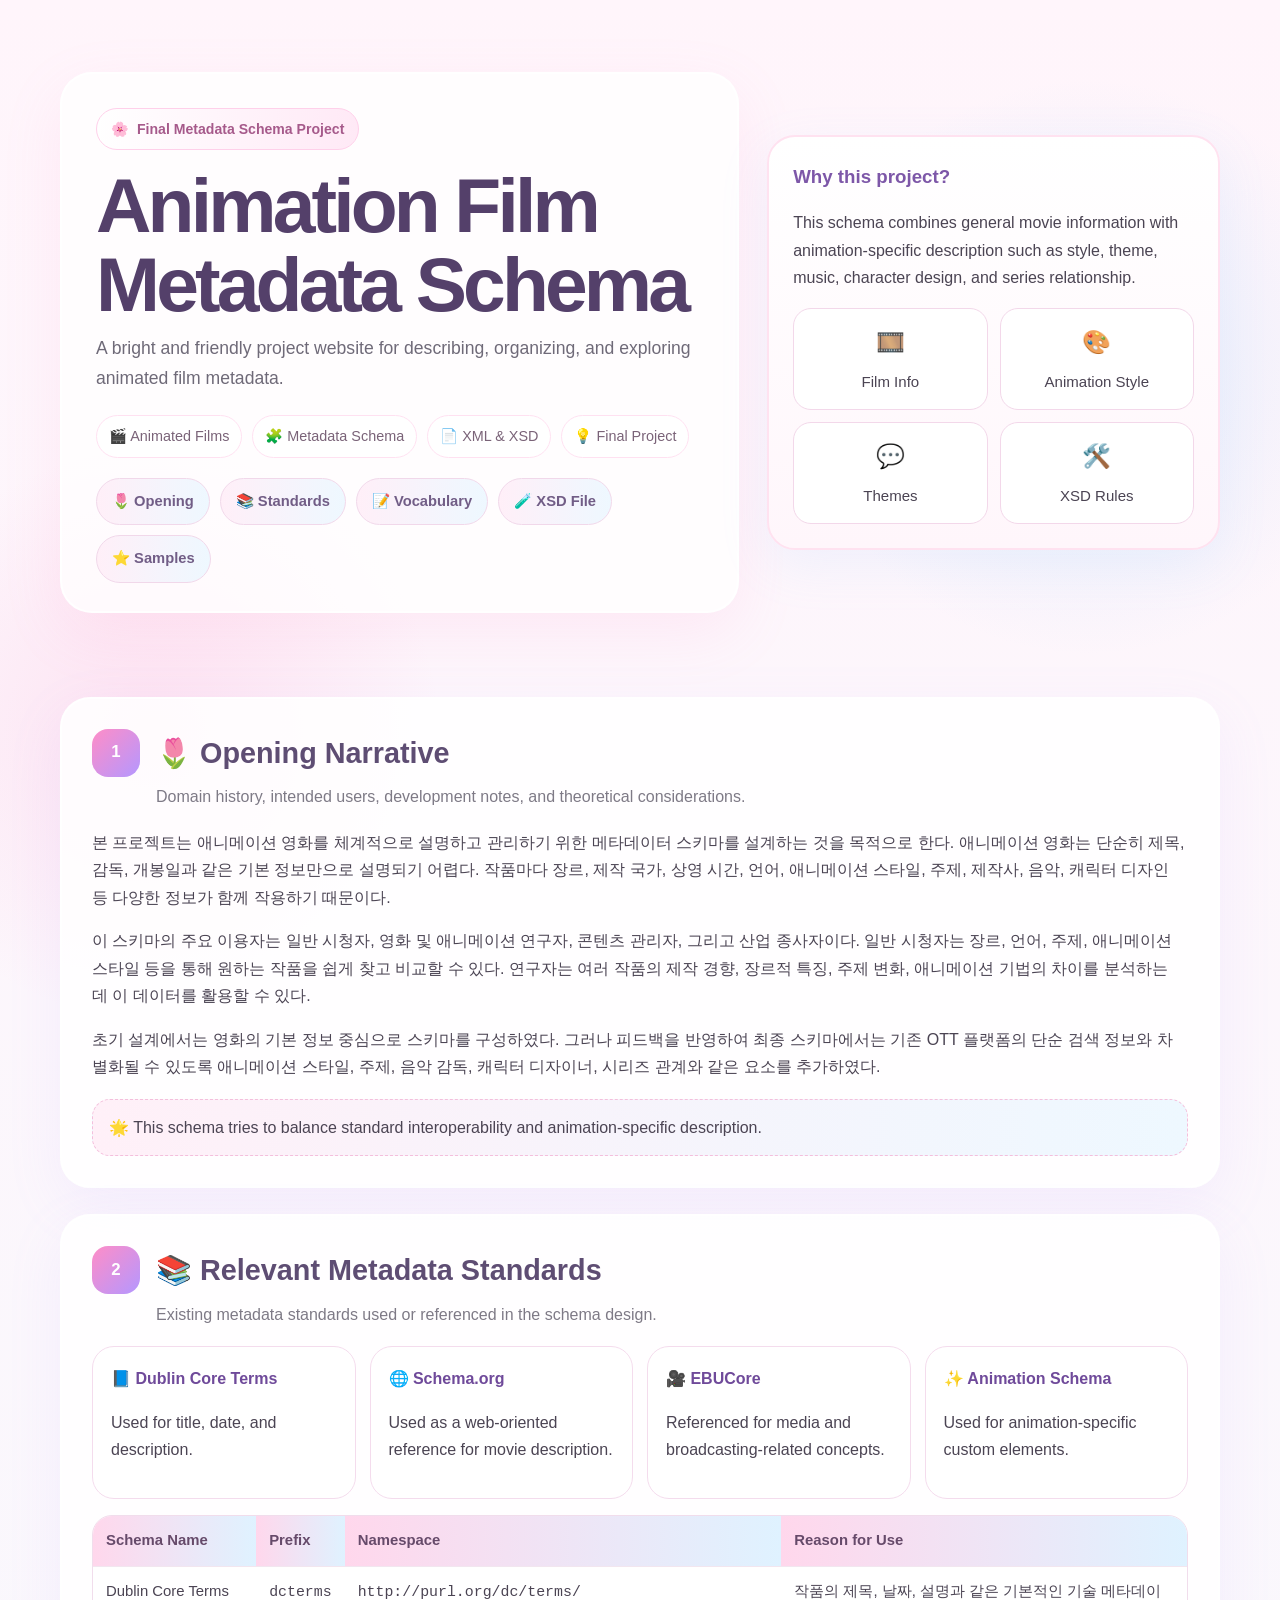
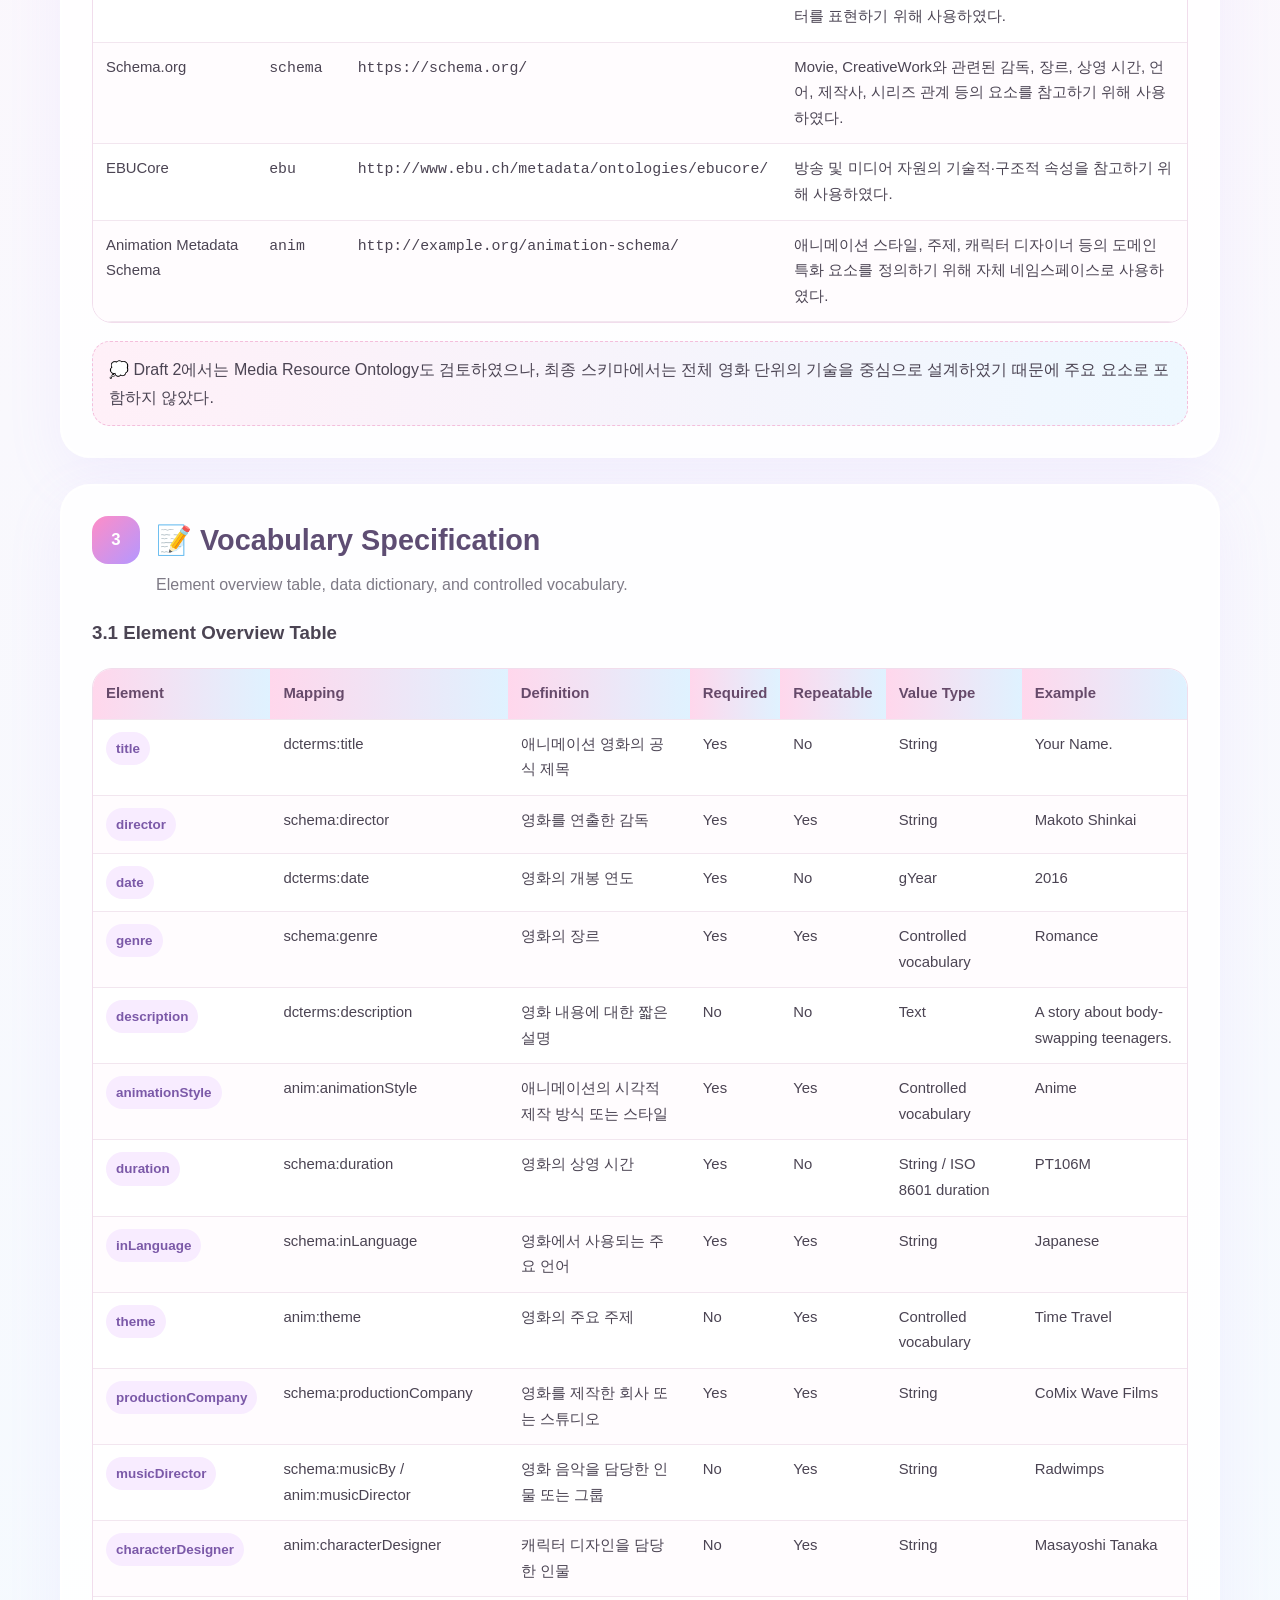
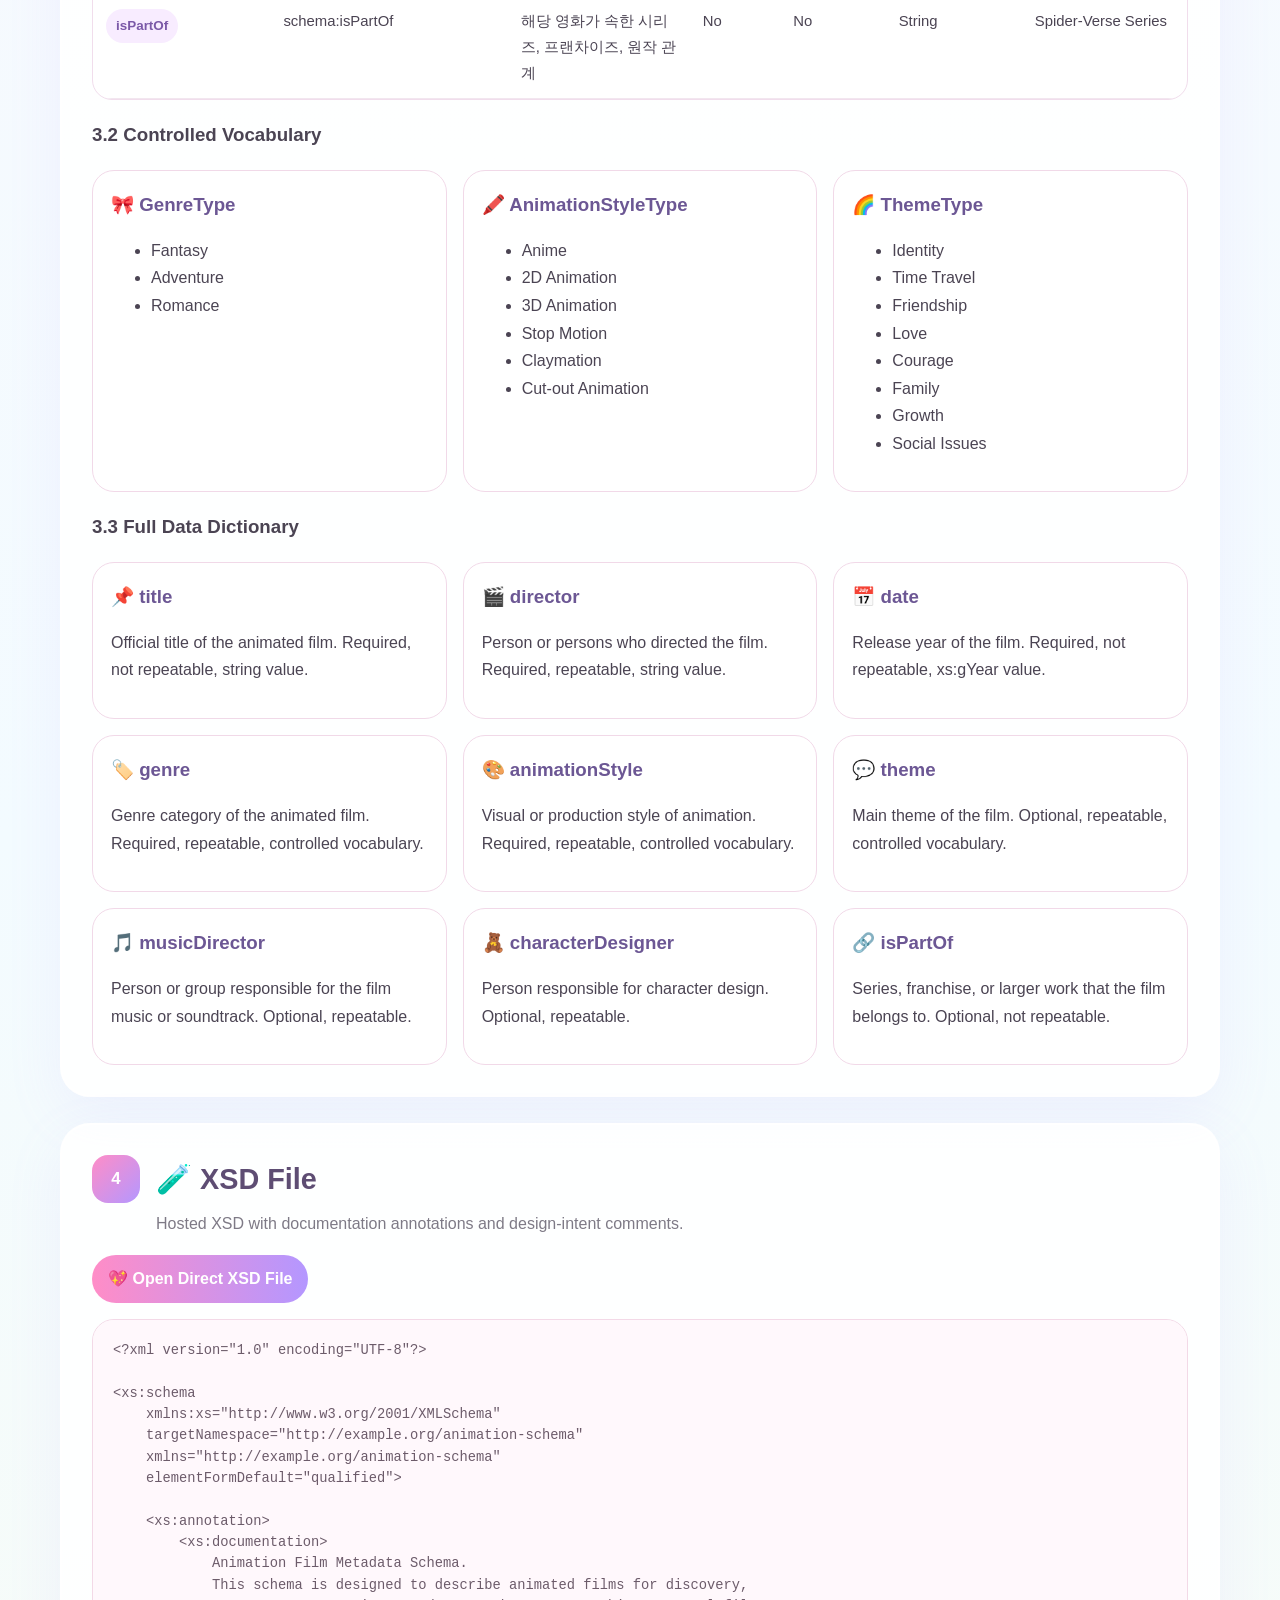
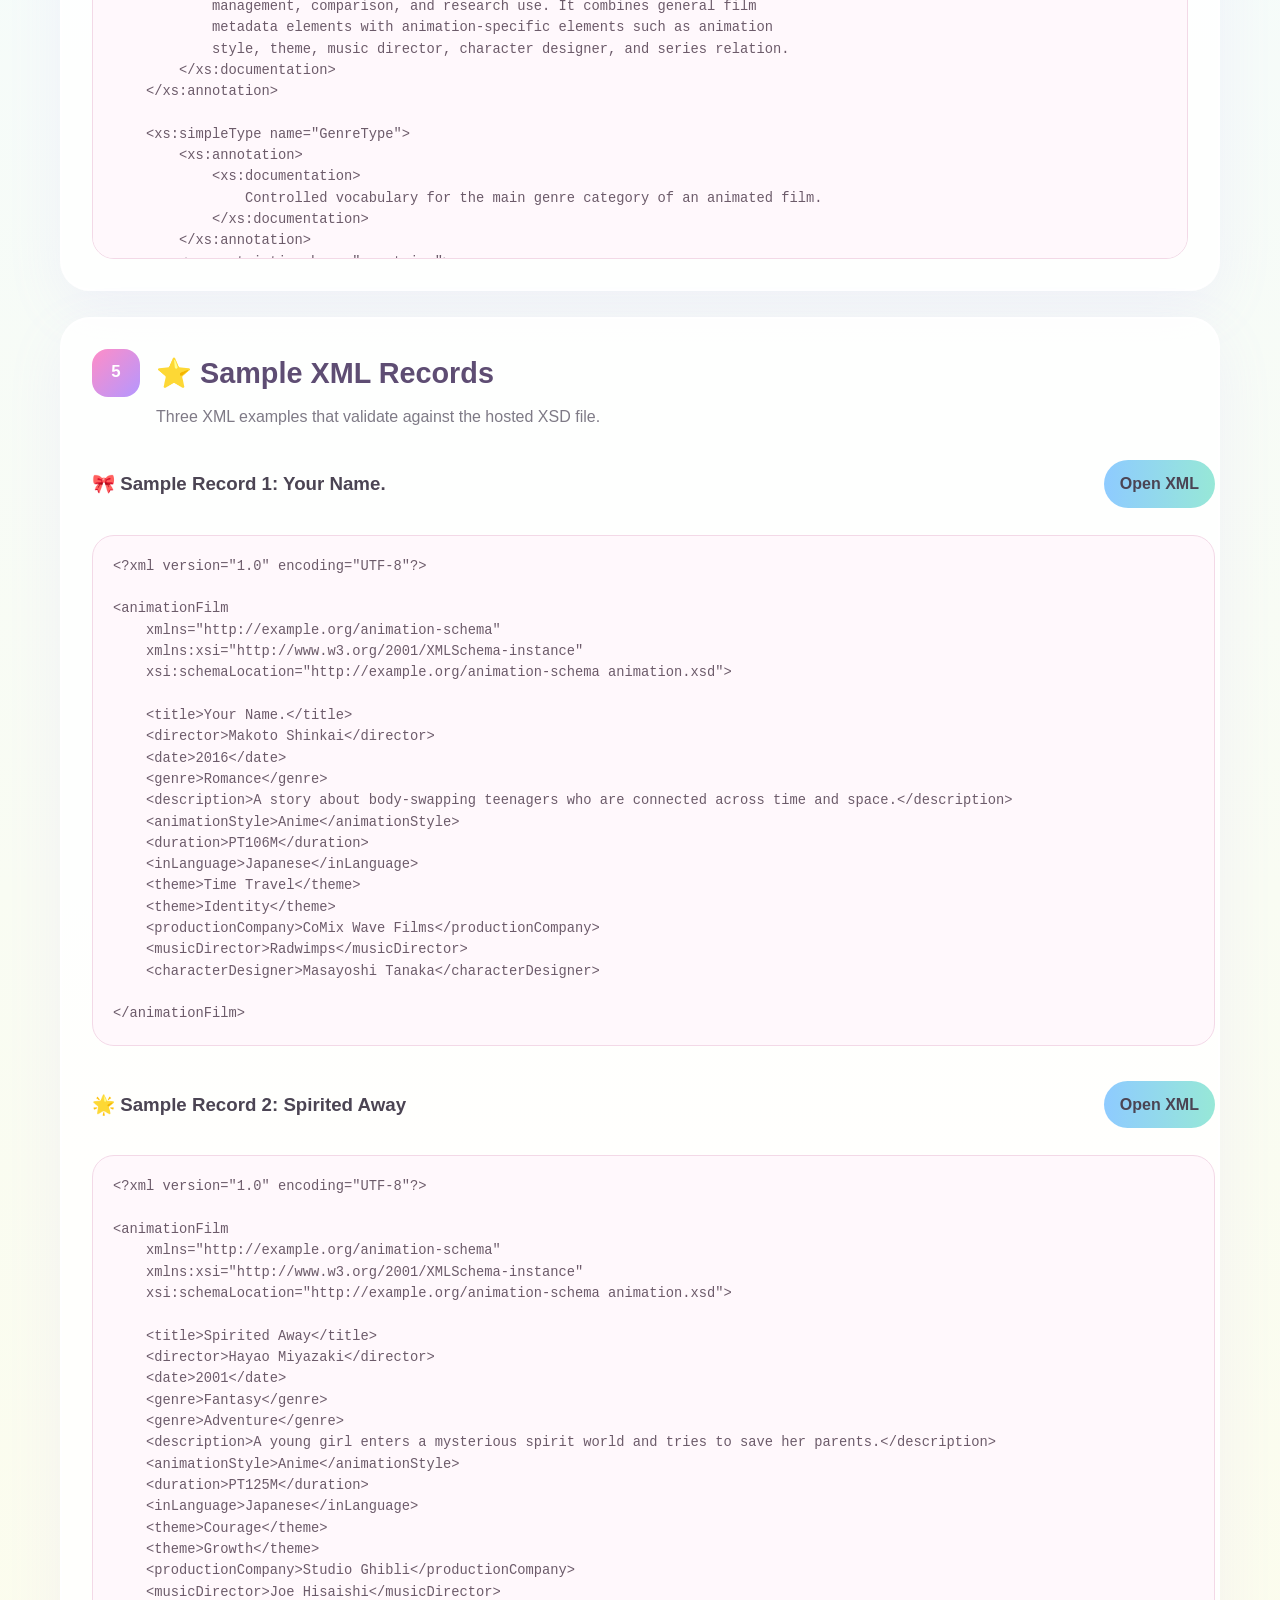
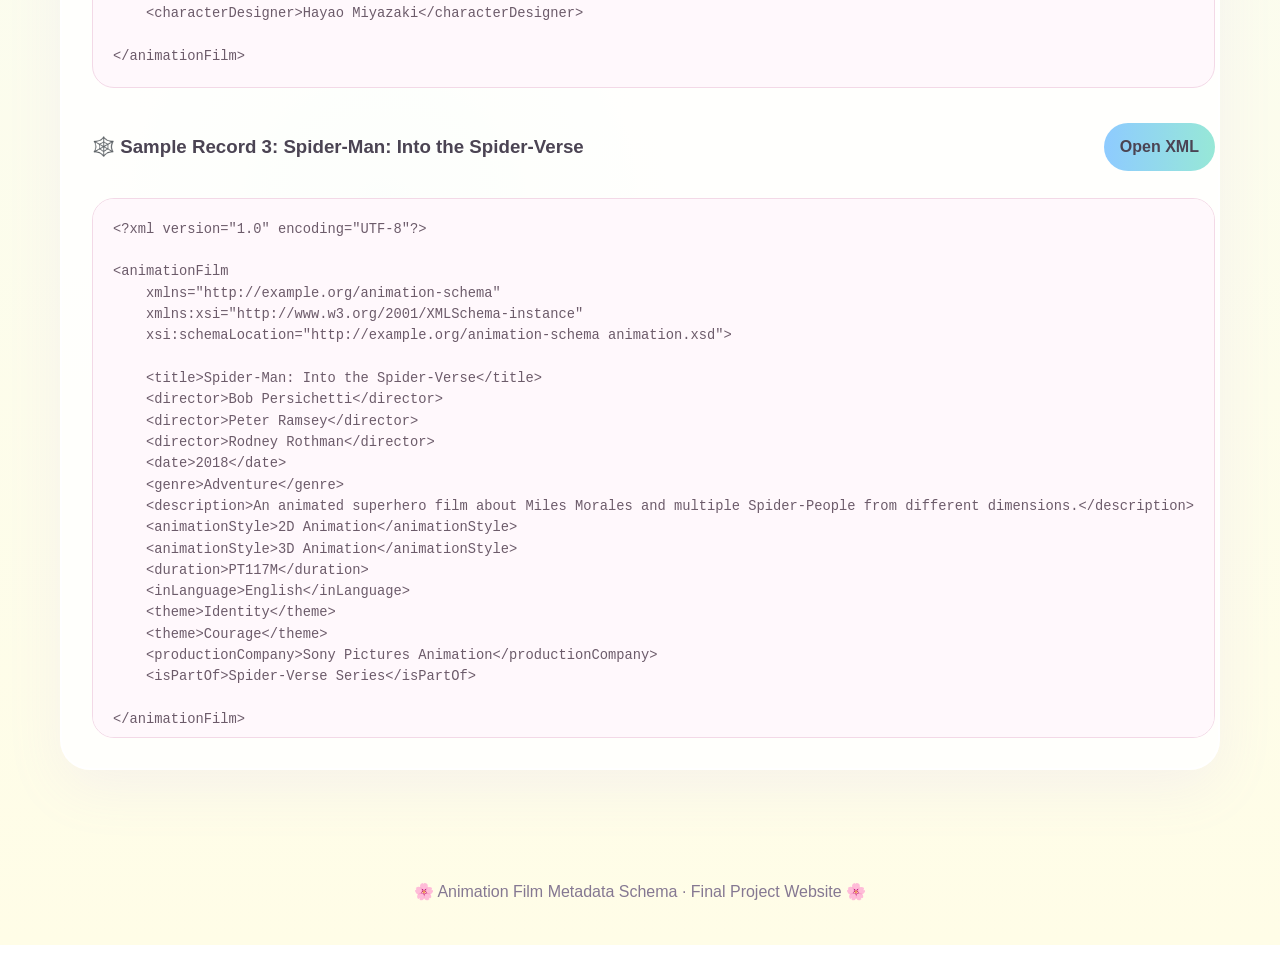
==== commit a2f3e830: "Add files via upload" ====
--- a/index.html
+++ b/index.html
@@ -8,140 +8,105 @@
 </head>
 <body>
   <header class="hero">
-    <div class="container">
-      <p class="eyebrow">Final Metadata Schema Project</p>
-      <h1>Animation Film Metadata Schema</h1>
-      <p class="subtitle">A metadata schema for describing, managing, searching, and reusing animation film information.</p>
-      <nav>
-        <a href="#opening">Opening Narrative</a>
-        <a href="#standards">Metadata Standards</a>
-        <a href="#vocabulary">Vocabulary Specification</a>
-        <a href="#xsd">XSD File</a>
-        <a href="#samples">Sample XML Records</a>
-      </nav>
+    <div class="container hero-inner">
+      <div class="hero-main">
+        <div class="top-tag"><span class="dot">🌸</span> Final Metadata Schema Project</div>
+        <h1>Animation Film<br>Metadata Schema</h1>
+        <p class="subtitle">A bright and friendly project website for describing, organizing, and exploring animated film metadata.</p>
+        <div class="hero-badges">
+          <span class="badge">🎬 Animated Films</span>
+          <span class="badge">🧩 Metadata Schema</span>
+          <span class="badge">📄 XML & XSD</span>
+          <span class="badge">💡 Final Project</span>
+        </div>
+        <nav>
+          <a href="#opening">🌷 Opening</a>
+          <a href="#standards">📚 Standards</a>
+          <a href="#vocabulary">📝 Vocabulary</a>
+          <a href="#xsd">🧪 XSD File</a>
+          <a href="#samples">⭐ Samples</a>
+        </nav>
+      </div>
+      <aside class="hero-side">
+        <h3>Why this project?</h3>
+        <p>This schema combines general movie information with animation-specific description such as style, theme, music, character design, and series relationship.</p>
+        <div class="icon-grid">
+          <div class="icon-card"><span class="big">🎞️</span>Film Info</div>
+          <div class="icon-card"><span class="big">🎨</span>Animation Style</div>
+          <div class="icon-card"><span class="big">💬</span>Themes</div>
+          <div class="icon-card"><span class="big">🛠️</span>XSD Rules</div>
+        </div>
+      </aside>
     </div>
   </header>
 
   <main class="container">
-    <section id="opening" class="card">
-      <h2>1. Opening Narrative</h2>
-      <p>본 프로젝트는 애니메이션 영화를 체계적으로 설명하고 관리하기 위한 메타데이터 스키마를 설계하는 것을 목적으로 한다. 애니메이션 영화는 단순히 제목, 감독, 개봉일과 같은 기본 정보만으로 설명되기 어렵다. 작품마다 장르, 제작 국가, 상영 시간, 언어, 애니메이션 스타일, 주제, 제작사, 음악, 캐릭터 디자인 등 다양한 정보가 함께 작용하기 때문이다. 따라서 본 스키마는 애니메이션 영화를 검색, 비교, 분석, 관리할 수 있도록 기본 기술 요소와 애니메이션 도메인 특화 요소를 함께 포함하였다.</p>
-      <p>이 스키마의 주요 이용자는 일반 시청자, 영화 및 애니메이션 연구자, 콘텐츠 관리자, 그리고 산업 종사자이다. 일반 시청자는 장르, 언어, 주제, 애니메이션 스타일 등을 통해 원하는 작품을 쉽게 찾고 비교할 수 있다. 연구자는 여러 작품의 제작 경향, 장르적 특징, 주제 변화, 애니메이션 기법의 차이를 분석하는 데 이 데이터를 활용할 수 있다. 관리자는 영화 자료를 일관된 형식으로 정리하고, 향후 다른 시스템이나 데이터베이스와 연계할 수 있다.</p>
-      <p>초기 설계에서는 영화의 기본 정보 중심으로 스키마를 구성하였다. 그러나 피드백을 반영하여 최종 스키마에서는 기존 OTT 플랫폼의 단순 검색 정보와 차별화될 수 있도록 애니메이션 스타일, 주제, 음악 감독, 캐릭터 디자이너, 시리즈 관계와 같은 요소를 추가하였다. 특히 OTT 플랫폼이 이용자 맞춤형 추천에 초점을 두는 반면, 본 스키마는 다양한 이용자가 애니메이션 영화 정보를 탐색, 분석, 재사용할 수 있도록 지원하는 데 목적이 있다.</p>
-      <p>이 스키마는 Dublin Core Terms, Schema.org, EBUCore와 같은 기존 메타데이터 표준을 참고하여 설계되었다. 이를 통해 기본적인 상호운용성을 확보하고, 동시에 애니메이션 영화의 특성을 반영하는 자체 요소를 추가하였다. 따라서 본 스키마는 표준성과 도메인 특수성을 함께 고려한 소규모 애니메이션 영화 메타데이터 모델이라고 할 수 있다.</p>
-    </section>
-
-    <section id="standards" class="card">
-      <h2>2. Relevant Metadata Standards</h2>
-      <table>
-        <thead>
-          <tr>
-            <th>Schema Name</th>
-            <th>Prefix</th>
-            <th>Namespace</th>
-            <th>Reason for Use</th>
-          </tr>
-        </thead>
-        <tbody>
-          <tr>
-            <td>Dublin Core Terms</td>
-            <td><code>dcterms</code></td>
-            <td><code>http://purl.org/dc/terms/</code></td>
-            <td>작품의 제목, 날짜, 설명과 같은 기본적인 기술 메타데이터를 표현하기 위해 사용하였다.</td>
-          </tr>
-          <tr>
-            <td>Schema.org</td>
-            <td><code>schema</code></td>
-            <td><code>https://schema.org/</code></td>
-            <td>Movie, CreativeWork와 관련된 감독, 장르, 상영 시간, 언어, 제작사, 시리즈 관계 등의 요소를 참고하기 위해 사용하였다.</td>
-          </tr>
-          <tr>
-            <td>EBUCore</td>
-            <td><code>ebu</code></td>
-            <td><code>http://www.ebu.ch/metadata/ontologies/ebucore/</code></td>
-            <td>방송 및 미디어 자원의 기술적·구조적 속성을 참고하기 위해 사용하였다. 특히 상영 시간, 언어, 미디어 콘텐츠 기술 요소를 이해하는 데 도움이 되었다.</td>
-          </tr>
-          <tr>
-            <td>Animation Metadata Schema</td>
-            <td><code>anim</code></td>
-            <td><code>http://example.org/animation-schema/</code></td>
-            <td>기존 표준만으로 충분히 표현하기 어려운 애니메이션 스타일, 주제, 캐릭터 디자이너 등의 도메인 특화 요소를 정의하기 위해 자체 네임스페이스로 사용하였다.</td>
-          </tr>
-        </tbody>
-      </table>
-      <p class="note">Draft 2에서는 Media Resource Ontology도 검토하였으나, 최종 스키마에서는 전체 영화 단위의 기술을 중심으로 설계하였기 때문에 미디어 조각, 트랙, 프레임 단위의 세부 기술은 주요 요소로 포함하지 않았다. 대신 EBUCore와 Schema.org를 중심으로 미디어 자원의 기본 정보와 애니메이션 도메인 특화 정보를 함께 표현하였다.</p>
-    </section>
-
-    <section id="vocabulary" class="card">
-      <h2>3. Vocabulary Specification</h2>
+    <section id="opening" class="section">
+      <div class="section-head"><div class="num">1</div><div><h2>🌷 Opening Narrative</h2><p class="kicker">Domain history, intended users, development notes, and theoretical considerations.</p></div></div>
+      <p>본 프로젝트는 애니메이션 영화를 체계적으로 설명하고 관리하기 위한 메타데이터 스키마를 설계하는 것을 목적으로 한다. 애니메이션 영화는 단순히 제목, 감독, 개봉일과 같은 기본 정보만으로 설명되기 어렵다. 작품마다 장르, 제작 국가, 상영 시간, 언어, 애니메이션 스타일, 주제, 제작사, 음악, 캐릭터 디자인 등 다양한 정보가 함께 작용하기 때문이다.</p>
+      <p>이 스키마의 주요 이용자는 일반 시청자, 영화 및 애니메이션 연구자, 콘텐츠 관리자, 그리고 산업 종사자이다. 일반 시청자는 장르, 언어, 주제, 애니메이션 스타일 등을 통해 원하는 작품을 쉽게 찾고 비교할 수 있다. 연구자는 여러 작품의 제작 경향, 장르적 특징, 주제 변화, 애니메이션 기법의 차이를 분석하는 데 이 데이터를 활용할 수 있다.</p>
+      <p>초기 설계에서는 영화의 기본 정보 중심으로 스키마를 구성하였다. 그러나 피드백을 반영하여 최종 스키마에서는 기존 OTT 플랫폼의 단순 검색 정보와 차별화될 수 있도록 애니메이션 스타일, 주제, 음악 감독, 캐릭터 디자이너, 시리즈 관계와 같은 요소를 추가하였다.</p>
+      <div class="callout">🌟 This schema tries to balance standard interoperability and animation-specific description.</div>
+    </section>
+
+    <section id="standards" class="section">
+      <div class="section-head"><div class="num">2</div><div><h2>📚 Relevant Metadata Standards</h2><p class="kicker">Existing metadata standards used or referenced in the schema design.</p></div></div>
+      <div class="cards">
+        <div class="mini"><strong>📘 Dublin Core Terms</strong><p>Used for title, date, and description.</p></div>
+        <div class="mini"><strong>🌐 Schema.org</strong><p>Used as a web-oriented reference for movie description.</p></div>
+        <div class="mini"><strong>🎥 EBUCore</strong><p>Referenced for media and broadcasting-related concepts.</p></div>
+        <div class="mini"><strong>✨ Animation Schema</strong><p>Used for animation-specific custom elements.</p></div>
+      </div>
+      <div class="table-wrap"><table><thead><tr><th>Schema Name</th><th>Prefix</th><th>Namespace</th><th>Reason for Use</th></tr></thead><tbody>
+      <tr><td>Dublin Core Terms</td><td><code>dcterms</code></td><td><code>http://purl.org/dc/terms/</code></td><td>작품의 제목, 날짜, 설명과 같은 기본적인 기술 메타데이터를 표현하기 위해 사용하였다.</td></tr>
+      <tr><td>Schema.org</td><td><code>schema</code></td><td><code>https://schema.org/</code></td><td>Movie, CreativeWork와 관련된 감독, 장르, 상영 시간, 언어, 제작사, 시리즈 관계 등의 요소를 참고하기 위해 사용하였다.</td></tr>
+      <tr><td>EBUCore</td><td><code>ebu</code></td><td><code>http://www.ebu.ch/metadata/ontologies/ebucore/</code></td><td>방송 및 미디어 자원의 기술적·구조적 속성을 참고하기 위해 사용하였다.</td></tr>
+      <tr><td>Animation Metadata Schema</td><td><code>anim</code></td><td><code>http://example.org/animation-schema/</code></td><td>애니메이션 스타일, 주제, 캐릭터 디자이너 등의 도메인 특화 요소를 정의하기 위해 자체 네임스페이스로 사용하였다.</td></tr>
+      </tbody></table></div>
+      <div class="callout">💭 Draft 2에서는 Media Resource Ontology도 검토하였으나, 최종 스키마에서는 전체 영화 단위의 기술을 중심으로 설계하였기 때문에 주요 요소로 포함하지 않았다.</div>
+    </section>
+
+    <section id="vocabulary" class="section">
+      <div class="section-head"><div class="num">3</div><div><h2>📝 Vocabulary Specification</h2><p class="kicker">Element overview table, data dictionary, and controlled vocabulary.</p></div></div>
       <h3>3.1 Element Overview Table</h3>
-      <table>
-        <thead>
-          <tr>
-            <th>Element Name</th>
-            <th>Standard Mapping</th>
-            <th>Definition</th>
-            <th>Required</th>
-            <th>Repeatable</th>
-            <th>Value Type</th>
-            <th>Example</th>
-          </tr>
-        </thead>
-        <tbody>
-          <tr><td>title</td><td>dcterms:title</td><td>애니메이션 영화의 공식 제목</td><td>Yes</td><td>No</td><td>String</td><td>Your Name.</td></tr>
-          <tr><td>director</td><td>schema:director</td><td>영화를 연출한 감독</td><td>Yes</td><td>Yes</td><td>String</td><td>Makoto Shinkai</td></tr>
-          <tr><td>date</td><td>dcterms:date</td><td>영화의 개봉 연도</td><td>Yes</td><td>No</td><td>gYear</td><td>2016</td></tr>
-          <tr><td>genre</td><td>schema:genre</td><td>영화의 장르</td><td>Yes</td><td>Yes</td><td>Controlled vocabulary</td><td>Romance</td></tr>
-          <tr><td>description</td><td>dcterms:description</td><td>영화 내용에 대한 짧은 설명</td><td>No</td><td>No</td><td>Text</td><td>A story about body-swapping teenagers.</td></tr>
-          <tr><td>animationStyle</td><td>anim:animationStyle</td><td>애니메이션의 시각적 제작 방식 또는 스타일</td><td>Yes</td><td>Yes</td><td>Controlled vocabulary</td><td>Anime</td></tr>
-          <tr><td>duration</td><td>schema:duration</td><td>영화의 상영 시간</td><td>Yes</td><td>No</td><td>String / ISO 8601 duration</td><td>PT106M</td></tr>
-          <tr><td>inLanguage</td><td>schema:inLanguage</td><td>영화에서 사용되는 주요 언어</td><td>Yes</td><td>Yes</td><td>String</td><td>Japanese</td></tr>
-          <tr><td>theme</td><td>anim:theme</td><td>영화의 주요 주제</td><td>No</td><td>Yes</td><td>Controlled vocabulary</td><td>Time Travel</td></tr>
-          <tr><td>productionCompany</td><td>schema:productionCompany</td><td>영화를 제작한 회사 또는 스튜디오</td><td>Yes</td><td>Yes</td><td>String</td><td>CoMix Wave Films</td></tr>
-          <tr><td>musicDirector</td><td>schema:musicBy / anim:musicDirector</td><td>영화 음악을 담당한 인물 또는 그룹</td><td>No</td><td>Yes</td><td>String</td><td>Radwimps</td></tr>
-          <tr><td>characterDesigner</td><td>anim:characterDesigner</td><td>캐릭터 디자인을 담당한 인물</td><td>No</td><td>Yes</td><td>String</td><td>Masayoshi Tanaka</td></tr>
-          <tr><td>isPartOf</td><td>schema:isPartOf</td><td>해당 영화가 속한 시리즈, 프랜차이즈, 원작 관계</td><td>No</td><td>No</td><td>String</td><td>Spider-Verse Series</td></tr>
-        </tbody>
-      </table>
-
-      <h3>3.2 Data Dictionary</h3>
+      <div class="table-wrap"><table><thead><tr><th>Element</th><th>Mapping</th><th>Definition</th><th>Required</th><th>Repeatable</th><th>Value Type</th><th>Example</th></tr></thead><tbody>
+      <tr><td><span class="element-pill">title</span></td><td>dcterms:title</td><td>애니메이션 영화의 공식 제목</td><td>Yes</td><td>No</td><td>String</td><td>Your Name.</td></tr>
+      <tr><td><span class="element-pill">director</span></td><td>schema:director</td><td>영화를 연출한 감독</td><td>Yes</td><td>Yes</td><td>String</td><td>Makoto Shinkai</td></tr>
+      <tr><td><span class="element-pill">date</span></td><td>dcterms:date</td><td>영화의 개봉 연도</td><td>Yes</td><td>No</td><td>gYear</td><td>2016</td></tr>
+      <tr><td><span class="element-pill">genre</span></td><td>schema:genre</td><td>영화의 장르</td><td>Yes</td><td>Yes</td><td>Controlled vocabulary</td><td>Romance</td></tr>
+      <tr><td><span class="element-pill">description</span></td><td>dcterms:description</td><td>영화 내용에 대한 짧은 설명</td><td>No</td><td>No</td><td>Text</td><td>A story about body-swapping teenagers.</td></tr>
+      <tr><td><span class="element-pill">animationStyle</span></td><td>anim:animationStyle</td><td>애니메이션의 시각적 제작 방식 또는 스타일</td><td>Yes</td><td>Yes</td><td>Controlled vocabulary</td><td>Anime</td></tr>
+      <tr><td><span class="element-pill">duration</span></td><td>schema:duration</td><td>영화의 상영 시간</td><td>Yes</td><td>No</td><td>String / ISO 8601 duration</td><td>PT106M</td></tr>
+      <tr><td><span class="element-pill">inLanguage</span></td><td>schema:inLanguage</td><td>영화에서 사용되는 주요 언어</td><td>Yes</td><td>Yes</td><td>String</td><td>Japanese</td></tr>
+      <tr><td><span class="element-pill">theme</span></td><td>anim:theme</td><td>영화의 주요 주제</td><td>No</td><td>Yes</td><td>Controlled vocabulary</td><td>Time Travel</td></tr>
+      <tr><td><span class="element-pill">productionCompany</span></td><td>schema:productionCompany</td><td>영화를 제작한 회사 또는 스튜디오</td><td>Yes</td><td>Yes</td><td>String</td><td>CoMix Wave Films</td></tr>
+      <tr><td><span class="element-pill">musicDirector</span></td><td>schema:musicBy / anim:musicDirector</td><td>영화 음악을 담당한 인물 또는 그룹</td><td>No</td><td>Yes</td><td>String</td><td>Radwimps</td></tr>
+      <tr><td><span class="element-pill">characterDesigner</span></td><td>anim:characterDesigner</td><td>캐릭터 디자인을 담당한 인물</td><td>No</td><td>Yes</td><td>String</td><td>Masayoshi Tanaka</td></tr>
+      <tr><td><span class="element-pill">isPartOf</span></td><td>schema:isPartOf</td><td>해당 영화가 속한 시리즈, 프랜차이즈, 원작 관계</td><td>No</td><td>No</td><td>String</td><td>Spider-Verse Series</td></tr>
+      </tbody></table></div>
+      <h3>3.2 Controlled Vocabulary</h3>
+      <div class="vocab-grid">
+        <div class="vocab"><h3>🎀 GenreType</h3><ul><li>Fantasy</li><li>Adventure</li><li>Romance</li></ul></div>
+        <div class="vocab"><h3>🖍️ AnimationStyleType</h3><ul><li>Anime</li><li>2D Animation</li><li>3D Animation</li><li>Stop Motion</li><li>Claymation</li><li>Cut-out Animation</li></ul></div>
+        <div class="vocab"><h3>🌈 ThemeType</h3><ul><li>Identity</li><li>Time Travel</li><li>Friendship</li><li>Love</li><li>Courage</li><li>Family</li><li>Growth</li><li>Social Issues</li></ul></div>
+      </div>
+      <h3>3.3 Full Data Dictionary</h3>
       <div class="dictionary">
-        <article><h4>title</h4><p><strong>Definition:</strong> Official title of the animated film. <strong>Required:</strong> Yes. <strong>Repeatable:</strong> No. <strong>Data type:</strong> String. <strong>Example:</strong> Your Name.</p></article>
-        <article><h4>director</h4><p><strong>Definition:</strong> Person or persons who directed the animated film. <strong>Required:</strong> Yes. <strong>Repeatable:</strong> Yes. <strong>Data type:</strong> String. <strong>Example:</strong> Makoto Shinkai.</p></article>
-        <article><h4>date</h4><p><strong>Definition:</strong> Release year of the film. <strong>Required:</strong> Yes. <strong>Repeatable:</strong> No. <strong>Data type:</strong> xs:gYear. <strong>Example:</strong> 2016.</p></article>
-        <article><h4>genre</h4><p><strong>Definition:</strong> Genre category of the animated film. <strong>Required:</strong> Yes. <strong>Repeatable:</strong> Yes. <strong>Controlled vocabulary:</strong> Fantasy, Adventure, Romance.</p></article>
-        <article><h4>description</h4><p><strong>Definition:</strong> Short summary of the film's story, background, or content. <strong>Required:</strong> No. <strong>Repeatable:</strong> No. <strong>Data type:</strong> Text.</p></article>
-        <article><h4>animationStyle</h4><p><strong>Definition:</strong> Visual or production style of the animation. <strong>Required:</strong> Yes. <strong>Repeatable:</strong> Yes. <strong>Controlled vocabulary:</strong> Anime, 2D Animation, 3D Animation, Stop Motion, Claymation, Cut-out Animation.</p></article>
-        <article><h4>duration</h4><p><strong>Definition:</strong> Running time of the film. <strong>Required:</strong> Yes. <strong>Repeatable:</strong> No. <strong>Data type:</strong> String, preferably ISO 8601 duration format. <strong>Example:</strong> PT106M.</p></article>
-        <article><h4>inLanguage</h4><p><strong>Definition:</strong> Main language or languages used in the film. <strong>Required:</strong> Yes. <strong>Repeatable:</strong> Yes. <strong>Data type:</strong> String. <strong>Example:</strong> Japanese.</p></article>
-        <article><h4>theme</h4><p><strong>Definition:</strong> Main thematic focus of the film. <strong>Required:</strong> No. <strong>Repeatable:</strong> Yes. <strong>Controlled vocabulary:</strong> Identity, Time Travel, Friendship, Love, Courage, Family, Growth, Social Issues.</p></article>
-        <article><h4>productionCompany</h4><p><strong>Definition:</strong> Company or studio responsible for producing the film. <strong>Required:</strong> Yes. <strong>Repeatable:</strong> Yes. <strong>Data type:</strong> String. <strong>Example:</strong> Studio Ghibli.</p></article>
-        <article><h4>musicDirector</h4><p><strong>Definition:</strong> Person or group responsible for the film music or soundtrack. <strong>Required:</strong> No. <strong>Repeatable:</strong> Yes. <strong>Data type:</strong> String. <strong>Example:</strong> Joe Hisaishi.</p></article>
-        <article><h4>characterDesigner</h4><p><strong>Definition:</strong> Person responsible for the character design of the animation. <strong>Required:</strong> No. <strong>Repeatable:</strong> Yes. <strong>Data type:</strong> String. <strong>Example:</strong> Masayoshi Tanaka.</p></article>
-        <article><h4>isPartOf</h4><p><strong>Definition:</strong> Larger series, franchise, or related work that the film belongs to. <strong>Required:</strong> No. <strong>Repeatable:</strong> No. <strong>Data type:</strong> String. <strong>Example:</strong> Spider-Verse Series.</p></article>
-      </div>
-
-      <h3>3.3 Controlled Vocabulary</h3>
-      <div class="vocab-grid">
-        <div>
-          <h4>GenreType</h4>
-          <ul><li>Fantasy</li><li>Adventure</li><li>Romance</li></ul>
-        </div>
-        <div>
-          <h4>AnimationStyleType</h4>
-          <ul><li>Anime</li><li>2D Animation</li><li>3D Animation</li><li>Stop Motion</li><li>Claymation</li><li>Cut-out Animation</li></ul>
-        </div>
-        <div>
-          <h4>ThemeType</h4>
-          <ul><li>Identity</li><li>Time Travel</li><li>Friendship</li><li>Love</li><li>Courage</li><li>Family</li><li>Growth</li><li>Social Issues</li></ul>
-        </div>
-      </div>
-    </section>
-
-    <section id="xsd" class="card">
-      <h2>4. XSD File</h2>
-      <p>The XSD file is hosted as part of this website. Sample XML records can reference this XSD file for validation.</p>
-      <p><a class="button" href="animation.xsd" target="_blank">Open XSD File</a></p>
+        <div class="dict"><h3>📌 title</h3><p>Official title of the animated film. Required, not repeatable, string value.</p></div>
+        <div class="dict"><h3>🎬 director</h3><p>Person or persons who directed the film. Required, repeatable, string value.</p></div>
+        <div class="dict"><h3>📅 date</h3><p>Release year of the film. Required, not repeatable, xs:gYear value.</p></div>
+        <div class="dict"><h3>🏷️ genre</h3><p>Genre category of the animated film. Required, repeatable, controlled vocabulary.</p></div>
+        <div class="dict"><h3>🎨 animationStyle</h3><p>Visual or production style of animation. Required, repeatable, controlled vocabulary.</p></div>
+        <div class="dict"><h3>💬 theme</h3><p>Main theme of the film. Optional, repeatable, controlled vocabulary.</p></div>
+        <div class="dict"><h3>🎵 musicDirector</h3><p>Person or group responsible for the film music or soundtrack. Optional, repeatable.</p></div>
+        <div class="dict"><h3>🧸 characterDesigner</h3><p>Person responsible for character design. Optional, repeatable.</p></div>
+        <div class="dict"><h3>🔗 isPartOf</h3><p>Series, franchise, or larger work that the film belongs to. Optional, not repeatable.</p></div>
+      </div>
+    </section>
+
+    <section id="xsd" class="section">
+      <div class="section-head"><div class="num">4</div><div><h2>🧪 XSD File</h2><p class="kicker">Hosted XSD with documentation annotations and design-intent comments.</p></div></div>
+      <div class="button-row"><a class="button" href="animation.xsd" target="_blank">💖 Open Direct XSD File</a></div>
       <pre><code>&lt;?xml version=&quot;1.0&quot; encoding=&quot;UTF-8&quot;?&gt;
 
 &lt;xs:schema
@@ -160,7 +125,6 @@
         &lt;/xs:documentation&gt;
     &lt;/xs:annotation&gt;
 
-    &lt;!-- Design intent: GenreType uses a controlled vocabulary to improve consistency in genre description. --&gt;
     &lt;xs:simpleType name=&quot;GenreType&quot;&gt;
         &lt;xs:annotation&gt;
             &lt;xs:documentation&gt;
@@ -174,7 +138,6 @@
         &lt;/xs:restriction&gt;
     &lt;/xs:simpleType&gt;
 
-    &lt;!-- Design intent: AnimationStyleType highlights the animation-specific characteristics of the film. --&gt;
     &lt;xs:simpleType name=&quot;AnimationStyleType&quot;&gt;
         &lt;xs:annotation&gt;
             &lt;xs:documentation&gt;
@@ -191,7 +154,6 @@
         &lt;/xs:restriction&gt;
     &lt;/xs:simpleType&gt;
 
-    &lt;!-- Design intent: ThemeType supports thematic searching and research use. --&gt;
     &lt;xs:simpleType name=&quot;ThemeType&quot;&gt;
         &lt;xs:annotation&gt;
             &lt;xs:documentation&gt;
@@ -220,92 +182,19 @@
 
         &lt;xs:complexType&gt;
             &lt;xs:sequence&gt;
-
-                &lt;!-- Required because title is the primary access point for identifying the film. --&gt;
-                &lt;xs:element name=&quot;title&quot; type=&quot;xs:string&quot;&gt;
-                    &lt;xs:annotation&gt;
-                        &lt;xs:documentation&gt;Official title of the animated film.&lt;/xs:documentation&gt;
-                    &lt;/xs:annotation&gt;
-                &lt;/xs:element&gt;
-
-                &lt;!-- Repeatable because some films have more than one director. --&gt;
-                &lt;xs:element name=&quot;director&quot; type=&quot;xs:string&quot; maxOccurs=&quot;unbounded&quot;&gt;
-                    &lt;xs:annotation&gt;
-                        &lt;xs:documentation&gt;Director of the animated film.&lt;/xs:documentation&gt;
-                    &lt;/xs:annotation&gt;
-                &lt;/xs:element&gt;
-
-                &lt;xs:element name=&quot;date&quot; type=&quot;xs:gYear&quot;&gt;
-                    &lt;xs:annotation&gt;
-                        &lt;xs:documentation&gt;Release year of the animated film.&lt;/xs:documentation&gt;
-                    &lt;/xs:annotation&gt;
-                &lt;/xs:element&gt;
-
-                &lt;!-- Repeatable because a film can belong to more than one genre. --&gt;
-                &lt;xs:element name=&quot;genre&quot; type=&quot;GenreType&quot; maxOccurs=&quot;unbounded&quot;&gt;
-                    &lt;xs:annotation&gt;
-                        &lt;xs:documentation&gt;Genre category of the animated film.&lt;/xs:documentation&gt;
-                    &lt;/xs:annotation&gt;
-                &lt;/xs:element&gt;
-
-                &lt;xs:element name=&quot;description&quot; type=&quot;xs:string&quot; minOccurs=&quot;0&quot;&gt;
-                    &lt;xs:annotation&gt;
-                        &lt;xs:documentation&gt;Short summary or description of the film.&lt;/xs:documentation&gt;
-                    &lt;/xs:annotation&gt;
-                &lt;/xs:element&gt;
-
-                &lt;!-- Animation-specific element added to distinguish this schema from general movie schemas. --&gt;
-                &lt;xs:element name=&quot;animationStyle&quot; type=&quot;AnimationStyleType&quot; maxOccurs=&quot;unbounded&quot;&gt;
-                    &lt;xs:annotation&gt;
-                        &lt;xs:documentation&gt;Visual or production style of animation.&lt;/xs:documentation&gt;
-                    &lt;/xs:annotation&gt;
-                &lt;/xs:element&gt;
-
-                &lt;xs:element name=&quot;duration&quot; type=&quot;xs:string&quot;&gt;
-                    &lt;xs:annotation&gt;
-                        &lt;xs:documentation&gt;Running time of the film, preferably written in ISO 8601 duration format such as PT106M.&lt;/xs:documentation&gt;
-                    &lt;/xs:annotation&gt;
-                &lt;/xs:element&gt;
-
-                &lt;xs:element name=&quot;inLanguage&quot; type=&quot;xs:string&quot; maxOccurs=&quot;unbounded&quot;&gt;
-                    &lt;xs:annotation&gt;
-                        &lt;xs:documentation&gt;Main language or languages used in the film.&lt;/xs:documentation&gt;
-                    &lt;/xs:annotation&gt;
-                &lt;/xs:element&gt;
-
-                &lt;xs:element name=&quot;theme&quot; type=&quot;ThemeType&quot; minOccurs=&quot;0&quot; maxOccurs=&quot;unbounded&quot;&gt;
-                    &lt;xs:annotation&gt;
-                        &lt;xs:documentation&gt;Main theme or themes of the animated film.&lt;/xs:documentation&gt;
-                    &lt;/xs:annotation&gt;
-                &lt;/xs:element&gt;
-
-                &lt;xs:element name=&quot;productionCompany&quot; type=&quot;xs:string&quot; maxOccurs=&quot;unbounded&quot;&gt;
-                    &lt;xs:annotation&gt;
-                        &lt;xs:documentation&gt;Company or studio responsible for producing the film.&lt;/xs:documentation&gt;
-                    &lt;/xs:annotation&gt;
-                &lt;/xs:element&gt;
-
-                &lt;!-- Added after feedback to represent the importance of music in animated films. --&gt;
-                &lt;xs:element name=&quot;musicDirector&quot; type=&quot;xs:string&quot; minOccurs=&quot;0&quot; maxOccurs=&quot;unbounded&quot;&gt;
-                    &lt;xs:annotation&gt;
-                        &lt;xs:documentation&gt;Person or group responsible for the film music or soundtrack.&lt;/xs:documentation&gt;
-                    &lt;/xs:annotation&gt;
-                &lt;/xs:element&gt;
-
-                &lt;!-- Added after feedback to represent animation production roles more clearly. --&gt;
-                &lt;xs:element name=&quot;characterDesigner&quot; type=&quot;xs:string&quot; minOccurs=&quot;0&quot; maxOccurs=&quot;unbounded&quot;&gt;
-                    &lt;xs:annotation&gt;
-                        &lt;xs:documentation&gt;Person responsible for character design.&lt;/xs:documentation&gt;
-                    &lt;/xs:annotation&gt;
-                &lt;/xs:element&gt;
-
-                &lt;!-- Optional relation element for sequels, series, franchises, or adapted works. --&gt;
-                &lt;xs:element name=&quot;isPartOf&quot; type=&quot;xs:string&quot; minOccurs=&quot;0&quot;&gt;
-                    &lt;xs:annotation&gt;
-                        &lt;xs:documentation&gt;Series, franchise, or larger work that the film belongs to.&lt;/xs:documentation&gt;
-                    &lt;/xs:annotation&gt;
-                &lt;/xs:element&gt;
-
+                &lt;xs:element name=&quot;title&quot; type=&quot;xs:string&quot;/&gt;
+                &lt;xs:element name=&quot;director&quot; type=&quot;xs:string&quot; maxOccurs=&quot;unbounded&quot;/&gt;
+                &lt;xs:element name=&quot;date&quot; type=&quot;xs:gYear&quot;/&gt;
+                &lt;xs:element name=&quot;genre&quot; type=&quot;GenreType&quot; maxOccurs=&quot;unbounded&quot;/&gt;
+                &lt;xs:element name=&quot;description&quot; type=&quot;xs:string&quot; minOccurs=&quot;0&quot;/&gt;
+                &lt;xs:element name=&quot;animationStyle&quot; type=&quot;AnimationStyleType&quot; maxOccurs=&quot;unbounded&quot;/&gt;
+                &lt;xs:element name=&quot;duration&quot; type=&quot;xs:string&quot;/&gt;
+                &lt;xs:element name=&quot;inLanguage&quot; type=&quot;xs:string&quot; maxOccurs=&quot;unbounded&quot;/&gt;
+                &lt;xs:element name=&quot;theme&quot; type=&quot;ThemeType&quot; minOccurs=&quot;0&quot; maxOccurs=&quot;unbounded&quot;/&gt;
+                &lt;xs:element name=&quot;productionCompany&quot; type=&quot;xs:string&quot; maxOccurs=&quot;unbounded&quot;/&gt;
+                &lt;xs:element name=&quot;musicDirector&quot; type=&quot;xs:string&quot; minOccurs=&quot;0&quot; maxOccurs=&quot;unbounded&quot;/&gt;
+                &lt;xs:element name=&quot;characterDesigner&quot; type=&quot;xs:string&quot; minOccurs=&quot;0&quot; maxOccurs=&quot;unbounded&quot;/&gt;
+                &lt;xs:element name=&quot;isPartOf&quot; type=&quot;xs:string&quot; minOccurs=&quot;0&quot;/&gt;
             &lt;/xs:sequence&gt;
         &lt;/xs:complexType&gt;
     &lt;/xs:element&gt;
@@ -314,13 +203,10 @@
 </code></pre>
     </section>
 
-    <section id="samples" class="card">
-      <h2>5. Sample XML Records</h2>
-      <p>The following sample XML records describe individual animated films and validate against the XSD file above. After publishing the website, the <code>xsi:schemaLocation</code> value can be replaced with the direct public URL of the hosted XSD file.</p>
-
-      <h3>Sample Record 1: Your Name.</h3>
-      <p><a class="button secondary" href="sample-your-name.xml" target="_blank">Open XML File</a></p>
-      <pre><code>&lt;?xml version=&quot;1.0&quot; encoding=&quot;UTF-8&quot;?&gt;
+    <section id="samples" class="section">
+      <div class="section-head"><div class="num">5</div><div><h2>⭐ Sample XML Records</h2><p class="kicker">Three XML examples that validate against the hosted XSD file.</p></div></div>
+      <div class="samples">
+        <article><div class="sample-title"><h3>🎀 Sample Record 1: Your Name.</h3><a class="button secondary" href="sample-your-name.xml" target="_blank">Open XML</a></div><pre><code>&lt;?xml version=&quot;1.0&quot; encoding=&quot;UTF-8&quot;?&gt;
 
 &lt;animationFilm
     xmlns=&quot;http://example.org/animation-schema&quot;
@@ -342,11 +228,8 @@
     &lt;characterDesigner&gt;Masayoshi Tanaka&lt;/characterDesigner&gt;
 
 &lt;/animationFilm&gt;
-</code></pre>
-
-      <h3>Sample Record 2: Spirited Away</h3>
-      <p><a class="button secondary" href="sample-spirited-away.xml" target="_blank">Open XML File</a></p>
-      <pre><code>&lt;?xml version=&quot;1.0&quot; encoding=&quot;UTF-8&quot;?&gt;
+</code></pre></article>
+        <article><div class="sample-title"><h3>🌟 Sample Record 2: Spirited Away</h3><a class="button secondary" href="sample-spirited-away.xml" target="_blank">Open XML</a></div><pre><code>&lt;?xml version=&quot;1.0&quot; encoding=&quot;UTF-8&quot;?&gt;
 
 &lt;animationFilm
     xmlns=&quot;http://example.org/animation-schema&quot;
@@ -369,11 +252,8 @@
     &lt;characterDesigner&gt;Hayao Miyazaki&lt;/characterDesigner&gt;
 
 &lt;/animationFilm&gt;
-</code></pre>
-
-      <h3>Sample Record 3: Spider-Man: Into the Spider-Verse</h3>
-      <p><a class="button secondary" href="sample-spider-verse.xml" target="_blank">Open XML File</a></p>
-      <pre><code>&lt;?xml version=&quot;1.0&quot; encoding=&quot;UTF-8&quot;?&gt;
+</code></pre></article>
+        <article><div class="sample-title"><h3>🕸️ Sample Record 3: Spider-Man: Into the Spider-Verse</h3><a class="button secondary" href="sample-spider-verse.xml" target="_blank">Open XML</a></div><pre><code>&lt;?xml version=&quot;1.0&quot; encoding=&quot;UTF-8&quot;?&gt;
 
 &lt;animationFilm
     xmlns=&quot;http://example.org/animation-schema&quot;
@@ -397,14 +277,11 @@
     &lt;isPartOf&gt;Spider-Verse Series&lt;/isPartOf&gt;
 
 &lt;/animationFilm&gt;
-</code></pre>
+</code></pre></article>
+      </div>
     </section>
   </main>
 
-  <footer>
-    <div class="container">
-      <p>Animation Film Metadata Schema · Final Project Website</p>
-    </div>
-  </footer>
+  <footer><div class="container">🌸 Animation Film Metadata Schema · Final Project Website 🌸</div></footer>
 </body>
 </html>
--- a/style.css
+++ b/style.css
@@ -1,170 +1,17 @@
-* {
-  box-sizing: border-box;
+
+:root{
+  --bg1:#fff5fb;
+  --bg2:#f3fbff;
+  --bg3:#fffde7;
+  --card:#ffffff;
+  --text:#4b4453;
+  --muted:#7e7a86;
+  --pink:#ff8dc7;
+  --purple:#b497ff;
+  --yellow:#ffd96b;
+  --mint:#97e8d7;
+  --blue:#8ecbff;
 }
-
-body {
-  margin: 0;
-  font-family: Arial, "Noto Sans KR", sans-serif;
-  line-height: 1.65;
-  color: #202124;
-  background: #f6f3ee;
-}
-
-.container {
-  width: min(1120px, 92%);
-  margin: 0 auto;
-}
-
-.hero {
-  background: linear-gradient(135deg, #1e293b, #334155);
-  color: white;
-  padding: 64px 0 36px;
-}
-
-.eyebrow {
-  letter-spacing: 0.08em;
-  text-transform: uppercase;
-  font-size: 0.82rem;
-  opacity: 0.78;
-  margin: 0 0 8px;
-}
-
-h1 {
-  font-size: clamp(2.2rem, 5vw, 4.8rem);
-  line-height: 1.05;
-  margin: 0;
-}
-
-.subtitle {
-  max-width: 760px;
-  font-size: 1.15rem;
-  opacity: 0.88;
-  margin-top: 18px;
-}
-
-nav {
-  display: flex;
-  flex-wrap: wrap;
-  gap: 12px;
-  margin-top: 28px;
-}
-
-nav a {
-  color: white;
-  text-decoration: none;
-  border: 1px solid rgba(255,255,255,0.3);
-  border-radius: 999px;
-  padding: 8px 14px;
-  font-size: 0.92rem;
-}
-
-nav a:hover {
-  background: rgba(255,255,255,0.14);
-}
-
-.card {
-  background: white;
-  border-radius: 18px;
-  padding: 30px;
-  margin: 28px 0;
-  box-shadow: 0 14px 36px rgba(15, 23, 42, 0.08);
-}
-
-h2 {
-  font-size: 1.9rem;
-  margin-top: 0;
-  color: #111827;
-  border-bottom: 2px solid #e5e7eb;
-  padding-bottom: 10px;
-}
-
-h3 {
-  margin-top: 28px;
-  color: #1f2937;
-}
-
-h4 {
-  margin-bottom: 6px;
-  color: #374151;
-}
-
-table {
-  width: 100%;
-  border-collapse: collapse;
-  margin: 14px 0 22px;
-  font-size: 0.94rem;
-  overflow: hidden;
-  border-radius: 12px;
-}
-
-th, td {
-  border: 1px solid #e5e7eb;
-  padding: 10px 12px;
-  vertical-align: top;
-}
-
-th {
-  background: #f1f5f9;
-  text-align: left;
-}
-
-code {
-  font-family: Consolas, Monaco, monospace;
-}
-
-pre {
-  background: #0f172a;
-  color: #e5e7eb;
-  padding: 20px;
-  border-radius: 14px;
-  overflow-x: auto;
-  font-size: 0.88rem;
-  line-height: 1.5;
-}
-
-.note {
-  background: #f8fafc;
-  border-left: 4px solid #64748b;
-  padding: 14px 16px;
-  border-radius: 10px;
-}
-
-.dictionary {
-  display: grid;
-  grid-template-columns: repeat(auto-fit, minmax(260px, 1fr));
-  gap: 14px;
-}
-
-.dictionary article,
-.vocab-grid div {
-  background: #f8fafc;
-  border: 1px solid #e5e7eb;
-  border-radius: 14px;
-  padding: 16px;
-}
-
-.vocab-grid {
-  display: grid;
-  grid-template-columns: repeat(auto-fit, minmax(220px, 1fr));
-  gap: 16px;
-}
-
-.button {
-  display: inline-block;
-  background: #1e293b;
-  color: white;
-  text-decoration: none;
-  padding: 9px 16px;
-  border-radius: 999px;
-  font-size: 0.93rem;
-}
-
-.button.secondary {
-  background: #475569;
-}
-
-footer {
-  padding: 30px 0;
-  color: #64748b;
-  text-align: center;
-}
+*{box-sizing:border-box} html{scroll-behavior:smooth}
+body{margin:0;font-family:Arial,"Noto Sans KR",sans-serif;color:var(--text);background:radial-gradient(circle at 12% 10%, rgba(255,141,199,.20), transparent 18rem),radial-gradient(circle at 85% 5%, rgba(142,203,255,.22), transparent 18rem),radial-gradient(circle at 30% 90%, rgba(151,232,215,.18), transparent 18rem),linear-gradient(180deg,var(--bg1) 0%,var(--bg2) 55%,var(--bg3) 100%);line-height:1.72}
+.container{width:min(1160px,92%);margin:0 auto}.hero{padding:72px 0 46px}.hero-inner{display:grid;grid-template-columns:1.2fr .8fr;gap:28px;align-items:center}.hero-main{background:rgba(255,255,255,.75);border:2px solid rgba(255,255,255,.88);border-radius:32px;padding:34px 34px 28px;box-shadow:0 20px 60px rgba(255,141,199,.12)}.top-tag{display:inline-flex;align-items:center;gap:8px;padding:8px 14px;border-radius:999px;background:linear-gradient(90deg,#fff,#ffe9f6);border:1px solid #ffd0ea;color:#a65a8b;font-size:.88rem;font-weight:700}h1{margin:16px 0 10px;font-size:clamp(2.35rem,6vw,5rem);line-height:1.02;letter-spacing:-.05em;color:#54406a}.subtitle{margin:0 0 22px;font-size:1.1rem;color:#6f6a78;max-width:700px}.hero-badges{display:flex;flex-wrap:wrap;gap:10px;margin-bottom:20px}.badge{display:inline-flex;align-items:center;gap:6px;padding:8px 12px;border-radius:999px;background:#fff;border:1px solid #ffe1f1;color:#7a6378;font-size:.9rem}.hero-side{background:linear-gradient(180deg,#ffffff,#fff6fb);border:2px solid #ffe2f0;border-radius:28px;padding:24px;box-shadow:0 16px 50px rgba(142,203,255,.12)}.hero-side h3{margin:0 0 10px;color:#7d57a8}.icon-grid{display:grid;grid-template-columns:repeat(2,1fr);gap:12px;margin-top:16px}.icon-card{background:#fff;border:1px solid #f3d8ea;border-radius:18px;padding:14px;text-align:center;font-size:.94rem}.icon-card .big{display:block;font-size:1.45rem;margin-bottom:6px}nav{display:flex;flex-wrap:wrap;gap:10px}nav a{text-decoration:none;padding:10px 15px;border-radius:999px;background:linear-gradient(90deg,#ffeff8,#eef8ff);border:1px solid #f1d8ea;color:#715d86;font-weight:700;font-size:.92rem}main{padding:12px 0 54px}.section{background:rgba(255,255,255,.86);border:2px solid rgba(255,255,255,.88);border-radius:30px;padding:30px;margin:26px 0;box-shadow:0 18px 55px rgba(180,151,255,.10)}.section-head{display:flex;gap:16px;align-items:flex-start;margin-bottom:18px}.num{width:48px;height:48px;border-radius:16px;display:grid;place-items:center;background:linear-gradient(135deg,var(--pink),var(--purple));color:white;font-weight:800;font-size:1.05rem}.section-head h2{margin:0;font-size:1.8rem;color:#5e4d73}.kicker{margin:5px 0 0;color:var(--muted)}.callout{margin-top:18px;padding:14px 16px;border-radius:18px;background:linear-gradient(90deg,#fff0f8,#eef8ff);border:1px dashed #f4bfdc}.cards{display:grid;grid-template-columns:repeat(4,1fr);gap:14px;margin-top:18px}.mini{background:#fff;border:1px solid #f4dced;border-radius:22px;padding:18px}.mini strong{display:block;color:#6f4a9a;margin-bottom:6px}.table-wrap{overflow-x:auto;background:#fff;border:1px solid #f1ddec;border-radius:20px;margin-top:16px}table{width:100%;border-collapse:collapse;font-size:.93rem}th,td{padding:12px 13px;border-bottom:1px solid #f2e6ef;vertical-align:top}th{background:linear-gradient(90deg,#ffd7ec,#dff2ff);color:#664a6a;text-align:left;white-space:nowrap}tr:nth-child(even) td{background:#fffcfe}.element-pill{display:inline-block;padding:5px 10px;border-radius:999px;background:#f8ecff;color:#7b59a8;font-weight:700;font-size:.84rem}.vocab-grid,.dictionary{display:grid;grid-template-columns:repeat(3,1fr);gap:16px;margin-top:18px}.vocab,.dict{background:#fff;border:1px solid #f1d9e8;border-radius:22px;padding:18px}.vocab h3,.dict h3{margin:0 0 10px;color:#6c5794}.button-row{display:flex;flex-wrap:wrap;gap:12px;margin:16px 0}.button{display:inline-flex;align-items:center;gap:8px;text-decoration:none;background:linear-gradient(90deg,var(--pink),var(--purple));color:white;padding:10px 16px;border-radius:999px;font-weight:700}.button.secondary{background:linear-gradient(90deg,var(--blue),var(--mint));color:#4b4453}pre{margin:16px 0 0;padding:20px;border-radius:22px;background:#fff8fc;border:1px solid #f3d9e7;color:#6c5b6a;overflow:auto;max-height:540px;font-size:.86rem;line-height:1.55}code{font-family:Consolas,Monaco,"Courier New",monospace}.samples{display:grid;gap:24px}.sample-title{display:flex;justify-content:space-between;gap:12px;align-items:center;flex-wrap:wrap}footer{padding:28px 0 40px;text-align:center;color:#857892}@media (max-width:900px){.hero-inner,.cards,.vocab-grid,.dictionary{grid-template-columns:1fr}h1{font-size:2.6rem}.section{padding:22px}}
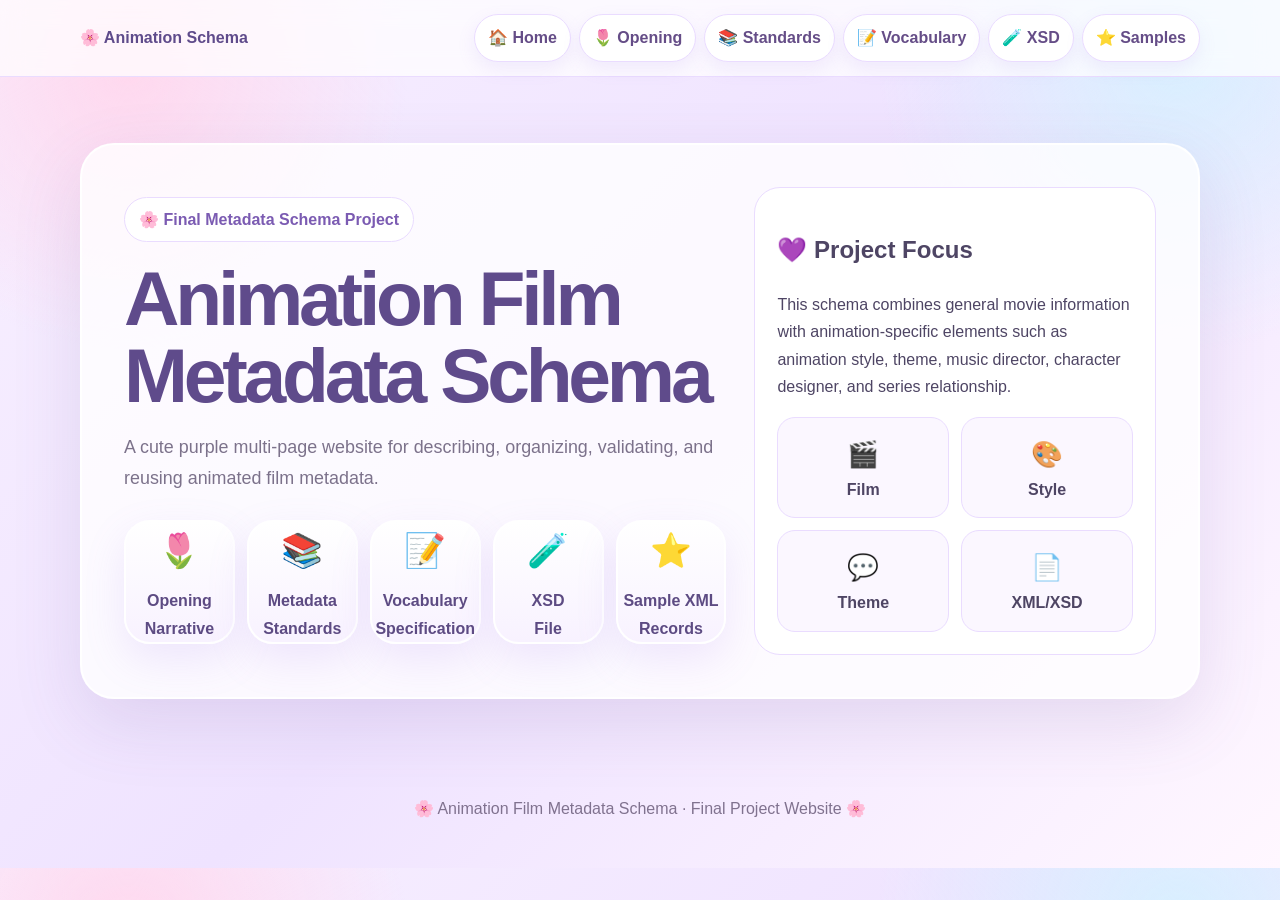
==== commit 2e28acbe: "Add files via upload" ====
--- a/index.html
+++ b/index.html
@@ -1,287 +1,8 @@
-<!DOCTYPE html>
-<html lang="ko">
-<head>
-  <meta charset="UTF-8">
-  <meta name="viewport" content="width=device-width, initial-scale=1.0">
-  <title>Animation Film Metadata Schema</title>
-  <link rel="stylesheet" href="style.css">
-</head>
-<body>
-  <header class="hero">
-    <div class="container hero-inner">
-      <div class="hero-main">
-        <div class="top-tag"><span class="dot">🌸</span> Final Metadata Schema Project</div>
-        <h1>Animation Film<br>Metadata Schema</h1>
-        <p class="subtitle">A bright and friendly project website for describing, organizing, and exploring animated film metadata.</p>
-        <div class="hero-badges">
-          <span class="badge">🎬 Animated Films</span>
-          <span class="badge">🧩 Metadata Schema</span>
-          <span class="badge">📄 XML & XSD</span>
-          <span class="badge">💡 Final Project</span>
-        </div>
-        <nav>
-          <a href="#opening">🌷 Opening</a>
-          <a href="#standards">📚 Standards</a>
-          <a href="#vocabulary">📝 Vocabulary</a>
-          <a href="#xsd">🧪 XSD File</a>
-          <a href="#samples">⭐ Samples</a>
-        </nav>
-      </div>
-      <aside class="hero-side">
-        <h3>Why this project?</h3>
-        <p>This schema combines general movie information with animation-specific description such as style, theme, music, character design, and series relationship.</p>
-        <div class="icon-grid">
-          <div class="icon-card"><span class="big">🎞️</span>Film Info</div>
-          <div class="icon-card"><span class="big">🎨</span>Animation Style</div>
-          <div class="icon-card"><span class="big">💬</span>Themes</div>
-          <div class="icon-card"><span class="big">🛠️</span>XSD Rules</div>
-        </div>
-      </aside>
-    </div>
-  </header>
-
-  <main class="container">
-    <section id="opening" class="section">
-      <div class="section-head"><div class="num">1</div><div><h2>🌷 Opening Narrative</h2><p class="kicker">Domain history, intended users, development notes, and theoretical considerations.</p></div></div>
-      <p>본 프로젝트는 애니메이션 영화를 체계적으로 설명하고 관리하기 위한 메타데이터 스키마를 설계하는 것을 목적으로 한다. 애니메이션 영화는 단순히 제목, 감독, 개봉일과 같은 기본 정보만으로 설명되기 어렵다. 작품마다 장르, 제작 국가, 상영 시간, 언어, 애니메이션 스타일, 주제, 제작사, 음악, 캐릭터 디자인 등 다양한 정보가 함께 작용하기 때문이다.</p>
-      <p>이 스키마의 주요 이용자는 일반 시청자, 영화 및 애니메이션 연구자, 콘텐츠 관리자, 그리고 산업 종사자이다. 일반 시청자는 장르, 언어, 주제, 애니메이션 스타일 등을 통해 원하는 작품을 쉽게 찾고 비교할 수 있다. 연구자는 여러 작품의 제작 경향, 장르적 특징, 주제 변화, 애니메이션 기법의 차이를 분석하는 데 이 데이터를 활용할 수 있다.</p>
-      <p>초기 설계에서는 영화의 기본 정보 중심으로 스키마를 구성하였다. 그러나 피드백을 반영하여 최종 스키마에서는 기존 OTT 플랫폼의 단순 검색 정보와 차별화될 수 있도록 애니메이션 스타일, 주제, 음악 감독, 캐릭터 디자이너, 시리즈 관계와 같은 요소를 추가하였다.</p>
-      <div class="callout">🌟 This schema tries to balance standard interoperability and animation-specific description.</div>
-    </section>
-
-    <section id="standards" class="section">
-      <div class="section-head"><div class="num">2</div><div><h2>📚 Relevant Metadata Standards</h2><p class="kicker">Existing metadata standards used or referenced in the schema design.</p></div></div>
-      <div class="cards">
-        <div class="mini"><strong>📘 Dublin Core Terms</strong><p>Used for title, date, and description.</p></div>
-        <div class="mini"><strong>🌐 Schema.org</strong><p>Used as a web-oriented reference for movie description.</p></div>
-        <div class="mini"><strong>🎥 EBUCore</strong><p>Referenced for media and broadcasting-related concepts.</p></div>
-        <div class="mini"><strong>✨ Animation Schema</strong><p>Used for animation-specific custom elements.</p></div>
-      </div>
-      <div class="table-wrap"><table><thead><tr><th>Schema Name</th><th>Prefix</th><th>Namespace</th><th>Reason for Use</th></tr></thead><tbody>
-      <tr><td>Dublin Core Terms</td><td><code>dcterms</code></td><td><code>http://purl.org/dc/terms/</code></td><td>작품의 제목, 날짜, 설명과 같은 기본적인 기술 메타데이터를 표현하기 위해 사용하였다.</td></tr>
-      <tr><td>Schema.org</td><td><code>schema</code></td><td><code>https://schema.org/</code></td><td>Movie, CreativeWork와 관련된 감독, 장르, 상영 시간, 언어, 제작사, 시리즈 관계 등의 요소를 참고하기 위해 사용하였다.</td></tr>
-      <tr><td>EBUCore</td><td><code>ebu</code></td><td><code>http://www.ebu.ch/metadata/ontologies/ebucore/</code></td><td>방송 및 미디어 자원의 기술적·구조적 속성을 참고하기 위해 사용하였다.</td></tr>
-      <tr><td>Animation Metadata Schema</td><td><code>anim</code></td><td><code>http://example.org/animation-schema/</code></td><td>애니메이션 스타일, 주제, 캐릭터 디자이너 등의 도메인 특화 요소를 정의하기 위해 자체 네임스페이스로 사용하였다.</td></tr>
-      </tbody></table></div>
-      <div class="callout">💭 Draft 2에서는 Media Resource Ontology도 검토하였으나, 최종 스키마에서는 전체 영화 단위의 기술을 중심으로 설계하였기 때문에 주요 요소로 포함하지 않았다.</div>
-    </section>
-
-    <section id="vocabulary" class="section">
-      <div class="section-head"><div class="num">3</div><div><h2>📝 Vocabulary Specification</h2><p class="kicker">Element overview table, data dictionary, and controlled vocabulary.</p></div></div>
-      <h3>3.1 Element Overview Table</h3>
-      <div class="table-wrap"><table><thead><tr><th>Element</th><th>Mapping</th><th>Definition</th><th>Required</th><th>Repeatable</th><th>Value Type</th><th>Example</th></tr></thead><tbody>
-      <tr><td><span class="element-pill">title</span></td><td>dcterms:title</td><td>애니메이션 영화의 공식 제목</td><td>Yes</td><td>No</td><td>String</td><td>Your Name.</td></tr>
-      <tr><td><span class="element-pill">director</span></td><td>schema:director</td><td>영화를 연출한 감독</td><td>Yes</td><td>Yes</td><td>String</td><td>Makoto Shinkai</td></tr>
-      <tr><td><span class="element-pill">date</span></td><td>dcterms:date</td><td>영화의 개봉 연도</td><td>Yes</td><td>No</td><td>gYear</td><td>2016</td></tr>
-      <tr><td><span class="element-pill">genre</span></td><td>schema:genre</td><td>영화의 장르</td><td>Yes</td><td>Yes</td><td>Controlled vocabulary</td><td>Romance</td></tr>
-      <tr><td><span class="element-pill">description</span></td><td>dcterms:description</td><td>영화 내용에 대한 짧은 설명</td><td>No</td><td>No</td><td>Text</td><td>A story about body-swapping teenagers.</td></tr>
-      <tr><td><span class="element-pill">animationStyle</span></td><td>anim:animationStyle</td><td>애니메이션의 시각적 제작 방식 또는 스타일</td><td>Yes</td><td>Yes</td><td>Controlled vocabulary</td><td>Anime</td></tr>
-      <tr><td><span class="element-pill">duration</span></td><td>schema:duration</td><td>영화의 상영 시간</td><td>Yes</td><td>No</td><td>String / ISO 8601 duration</td><td>PT106M</td></tr>
-      <tr><td><span class="element-pill">inLanguage</span></td><td>schema:inLanguage</td><td>영화에서 사용되는 주요 언어</td><td>Yes</td><td>Yes</td><td>String</td><td>Japanese</td></tr>
-      <tr><td><span class="element-pill">theme</span></td><td>anim:theme</td><td>영화의 주요 주제</td><td>No</td><td>Yes</td><td>Controlled vocabulary</td><td>Time Travel</td></tr>
-      <tr><td><span class="element-pill">productionCompany</span></td><td>schema:productionCompany</td><td>영화를 제작한 회사 또는 스튜디오</td><td>Yes</td><td>Yes</td><td>String</td><td>CoMix Wave Films</td></tr>
-      <tr><td><span class="element-pill">musicDirector</span></td><td>schema:musicBy / anim:musicDirector</td><td>영화 음악을 담당한 인물 또는 그룹</td><td>No</td><td>Yes</td><td>String</td><td>Radwimps</td></tr>
-      <tr><td><span class="element-pill">characterDesigner</span></td><td>anim:characterDesigner</td><td>캐릭터 디자인을 담당한 인물</td><td>No</td><td>Yes</td><td>String</td><td>Masayoshi Tanaka</td></tr>
-      <tr><td><span class="element-pill">isPartOf</span></td><td>schema:isPartOf</td><td>해당 영화가 속한 시리즈, 프랜차이즈, 원작 관계</td><td>No</td><td>No</td><td>String</td><td>Spider-Verse Series</td></tr>
-      </tbody></table></div>
-      <h3>3.2 Controlled Vocabulary</h3>
-      <div class="vocab-grid">
-        <div class="vocab"><h3>🎀 GenreType</h3><ul><li>Fantasy</li><li>Adventure</li><li>Romance</li></ul></div>
-        <div class="vocab"><h3>🖍️ AnimationStyleType</h3><ul><li>Anime</li><li>2D Animation</li><li>3D Animation</li><li>Stop Motion</li><li>Claymation</li><li>Cut-out Animation</li></ul></div>
-        <div class="vocab"><h3>🌈 ThemeType</h3><ul><li>Identity</li><li>Time Travel</li><li>Friendship</li><li>Love</li><li>Courage</li><li>Family</li><li>Growth</li><li>Social Issues</li></ul></div>
-      </div>
-      <h3>3.3 Full Data Dictionary</h3>
-      <div class="dictionary">
-        <div class="dict"><h3>📌 title</h3><p>Official title of the animated film. Required, not repeatable, string value.</p></div>
-        <div class="dict"><h3>🎬 director</h3><p>Person or persons who directed the film. Required, repeatable, string value.</p></div>
-        <div class="dict"><h3>📅 date</h3><p>Release year of the film. Required, not repeatable, xs:gYear value.</p></div>
-        <div class="dict"><h3>🏷️ genre</h3><p>Genre category of the animated film. Required, repeatable, controlled vocabulary.</p></div>
-        <div class="dict"><h3>🎨 animationStyle</h3><p>Visual or production style of animation. Required, repeatable, controlled vocabulary.</p></div>
-        <div class="dict"><h3>💬 theme</h3><p>Main theme of the film. Optional, repeatable, controlled vocabulary.</p></div>
-        <div class="dict"><h3>🎵 musicDirector</h3><p>Person or group responsible for the film music or soundtrack. Optional, repeatable.</p></div>
-        <div class="dict"><h3>🧸 characterDesigner</h3><p>Person responsible for character design. Optional, repeatable.</p></div>
-        <div class="dict"><h3>🔗 isPartOf</h3><p>Series, franchise, or larger work that the film belongs to. Optional, not repeatable.</p></div>
-      </div>
-    </section>
-
-    <section id="xsd" class="section">
-      <div class="section-head"><div class="num">4</div><div><h2>🧪 XSD File</h2><p class="kicker">Hosted XSD with documentation annotations and design-intent comments.</p></div></div>
-      <div class="button-row"><a class="button" href="animation.xsd" target="_blank">💖 Open Direct XSD File</a></div>
-      <pre><code>&lt;?xml version=&quot;1.0&quot; encoding=&quot;UTF-8&quot;?&gt;
-
-&lt;xs:schema
-    xmlns:xs=&quot;http://www.w3.org/2001/XMLSchema&quot;
-    targetNamespace=&quot;http://example.org/animation-schema&quot;
-    xmlns=&quot;http://example.org/animation-schema&quot;
-    elementFormDefault=&quot;qualified&quot;&gt;
-
-    &lt;xs:annotation&gt;
-        &lt;xs:documentation&gt;
-            Animation Film Metadata Schema.
-            This schema is designed to describe animated films for discovery,
-            management, comparison, and research use. It combines general film
-            metadata elements with animation-specific elements such as animation
-            style, theme, music director, character designer, and series relation.
-        &lt;/xs:documentation&gt;
-    &lt;/xs:annotation&gt;
-
-    &lt;xs:simpleType name=&quot;GenreType&quot;&gt;
-        &lt;xs:annotation&gt;
-            &lt;xs:documentation&gt;
-                Controlled vocabulary for the main genre category of an animated film.
-            &lt;/xs:documentation&gt;
-        &lt;/xs:annotation&gt;
-        &lt;xs:restriction base=&quot;xs:string&quot;&gt;
-            &lt;xs:enumeration value=&quot;Fantasy&quot;/&gt;
-            &lt;xs:enumeration value=&quot;Adventure&quot;/&gt;
-            &lt;xs:enumeration value=&quot;Romance&quot;/&gt;
-        &lt;/xs:restriction&gt;
-    &lt;/xs:simpleType&gt;
-
-    &lt;xs:simpleType name=&quot;AnimationStyleType&quot;&gt;
-        &lt;xs:annotation&gt;
-            &lt;xs:documentation&gt;
-                Controlled vocabulary for the visual or production style of animation.
-            &lt;/xs:documentation&gt;
-        &lt;/xs:annotation&gt;
-        &lt;xs:restriction base=&quot;xs:string&quot;&gt;
-            &lt;xs:enumeration value=&quot;Anime&quot;/&gt;
-            &lt;xs:enumeration value=&quot;2D Animation&quot;/&gt;
-            &lt;xs:enumeration value=&quot;3D Animation&quot;/&gt;
-            &lt;xs:enumeration value=&quot;Stop Motion&quot;/&gt;
-            &lt;xs:enumeration value=&quot;Claymation&quot;/&gt;
-            &lt;xs:enumeration value=&quot;Cut-out Animation&quot;/&gt;
-        &lt;/xs:restriction&gt;
-    &lt;/xs:simpleType&gt;
-
-    &lt;xs:simpleType name=&quot;ThemeType&quot;&gt;
-        &lt;xs:annotation&gt;
-            &lt;xs:documentation&gt;
-                Controlled vocabulary for the main themes represented in the film.
-            &lt;/xs:documentation&gt;
-        &lt;/xs:annotation&gt;
-        &lt;xs:restriction base=&quot;xs:string&quot;&gt;
-            &lt;xs:enumeration value=&quot;Identity&quot;/&gt;
-            &lt;xs:enumeration value=&quot;Time Travel&quot;/&gt;
-            &lt;xs:enumeration value=&quot;Friendship&quot;/&gt;
-            &lt;xs:enumeration value=&quot;Love&quot;/&gt;
-            &lt;xs:enumeration value=&quot;Courage&quot;/&gt;
-            &lt;xs:enumeration value=&quot;Family&quot;/&gt;
-            &lt;xs:enumeration value=&quot;Growth&quot;/&gt;
-            &lt;xs:enumeration value=&quot;Social Issues&quot;/&gt;
-        &lt;/xs:restriction&gt;
-    &lt;/xs:simpleType&gt;
-
-    &lt;xs:element name=&quot;animationFilm&quot;&gt;
-        &lt;xs:annotation&gt;
-            &lt;xs:documentation&gt;
-                Root element for one animated film metadata record.
-                Each record describes one animated film as a complete work.
-            &lt;/xs:documentation&gt;
-        &lt;/xs:annotation&gt;
-
-        &lt;xs:complexType&gt;
-            &lt;xs:sequence&gt;
-                &lt;xs:element name=&quot;title&quot; type=&quot;xs:string&quot;/&gt;
-                &lt;xs:element name=&quot;director&quot; type=&quot;xs:string&quot; maxOccurs=&quot;unbounded&quot;/&gt;
-                &lt;xs:element name=&quot;date&quot; type=&quot;xs:gYear&quot;/&gt;
-                &lt;xs:element name=&quot;genre&quot; type=&quot;GenreType&quot; maxOccurs=&quot;unbounded&quot;/&gt;
-                &lt;xs:element name=&quot;description&quot; type=&quot;xs:string&quot; minOccurs=&quot;0&quot;/&gt;
-                &lt;xs:element name=&quot;animationStyle&quot; type=&quot;AnimationStyleType&quot; maxOccurs=&quot;unbounded&quot;/&gt;
-                &lt;xs:element name=&quot;duration&quot; type=&quot;xs:string&quot;/&gt;
-                &lt;xs:element name=&quot;inLanguage&quot; type=&quot;xs:string&quot; maxOccurs=&quot;unbounded&quot;/&gt;
-                &lt;xs:element name=&quot;theme&quot; type=&quot;ThemeType&quot; minOccurs=&quot;0&quot; maxOccurs=&quot;unbounded&quot;/&gt;
-                &lt;xs:element name=&quot;productionCompany&quot; type=&quot;xs:string&quot; maxOccurs=&quot;unbounded&quot;/&gt;
-                &lt;xs:element name=&quot;musicDirector&quot; type=&quot;xs:string&quot; minOccurs=&quot;0&quot; maxOccurs=&quot;unbounded&quot;/&gt;
-                &lt;xs:element name=&quot;characterDesigner&quot; type=&quot;xs:string&quot; minOccurs=&quot;0&quot; maxOccurs=&quot;unbounded&quot;/&gt;
-                &lt;xs:element name=&quot;isPartOf&quot; type=&quot;xs:string&quot; minOccurs=&quot;0&quot;/&gt;
-            &lt;/xs:sequence&gt;
-        &lt;/xs:complexType&gt;
-    &lt;/xs:element&gt;
-
-&lt;/xs:schema&gt;
-</code></pre>
-    </section>
-
-    <section id="samples" class="section">
-      <div class="section-head"><div class="num">5</div><div><h2>⭐ Sample XML Records</h2><p class="kicker">Three XML examples that validate against the hosted XSD file.</p></div></div>
-      <div class="samples">
-        <article><div class="sample-title"><h3>🎀 Sample Record 1: Your Name.</h3><a class="button secondary" href="sample-your-name.xml" target="_blank">Open XML</a></div><pre><code>&lt;?xml version=&quot;1.0&quot; encoding=&quot;UTF-8&quot;?&gt;
-
-&lt;animationFilm
-    xmlns=&quot;http://example.org/animation-schema&quot;
-    xmlns:xsi=&quot;http://www.w3.org/2001/XMLSchema-instance&quot;
-    xsi:schemaLocation=&quot;http://example.org/animation-schema animation.xsd&quot;&gt;
-
-    &lt;title&gt;Your Name.&lt;/title&gt;
-    &lt;director&gt;Makoto Shinkai&lt;/director&gt;
-    &lt;date&gt;2016&lt;/date&gt;
-    &lt;genre&gt;Romance&lt;/genre&gt;
-    &lt;description&gt;A story about body-swapping teenagers who are connected across time and space.&lt;/description&gt;
-    &lt;animationStyle&gt;Anime&lt;/animationStyle&gt;
-    &lt;duration&gt;PT106M&lt;/duration&gt;
-    &lt;inLanguage&gt;Japanese&lt;/inLanguage&gt;
-    &lt;theme&gt;Time Travel&lt;/theme&gt;
-    &lt;theme&gt;Identity&lt;/theme&gt;
-    &lt;productionCompany&gt;CoMix Wave Films&lt;/productionCompany&gt;
-    &lt;musicDirector&gt;Radwimps&lt;/musicDirector&gt;
-    &lt;characterDesigner&gt;Masayoshi Tanaka&lt;/characterDesigner&gt;
-
-&lt;/animationFilm&gt;
-</code></pre></article>
-        <article><div class="sample-title"><h3>🌟 Sample Record 2: Spirited Away</h3><a class="button secondary" href="sample-spirited-away.xml" target="_blank">Open XML</a></div><pre><code>&lt;?xml version=&quot;1.0&quot; encoding=&quot;UTF-8&quot;?&gt;
-
-&lt;animationFilm
-    xmlns=&quot;http://example.org/animation-schema&quot;
-    xmlns:xsi=&quot;http://www.w3.org/2001/XMLSchema-instance&quot;
-    xsi:schemaLocation=&quot;http://example.org/animation-schema animation.xsd&quot;&gt;
-
-    &lt;title&gt;Spirited Away&lt;/title&gt;
-    &lt;director&gt;Hayao Miyazaki&lt;/director&gt;
-    &lt;date&gt;2001&lt;/date&gt;
-    &lt;genre&gt;Fantasy&lt;/genre&gt;
-    &lt;genre&gt;Adventure&lt;/genre&gt;
-    &lt;description&gt;A young girl enters a mysterious spirit world and tries to save her parents.&lt;/description&gt;
-    &lt;animationStyle&gt;Anime&lt;/animationStyle&gt;
-    &lt;duration&gt;PT125M&lt;/duration&gt;
-    &lt;inLanguage&gt;Japanese&lt;/inLanguage&gt;
-    &lt;theme&gt;Courage&lt;/theme&gt;
-    &lt;theme&gt;Growth&lt;/theme&gt;
-    &lt;productionCompany&gt;Studio Ghibli&lt;/productionCompany&gt;
-    &lt;musicDirector&gt;Joe Hisaishi&lt;/musicDirector&gt;
-    &lt;characterDesigner&gt;Hayao Miyazaki&lt;/characterDesigner&gt;
-
-&lt;/animationFilm&gt;
-</code></pre></article>
-        <article><div class="sample-title"><h3>🕸️ Sample Record 3: Spider-Man: Into the Spider-Verse</h3><a class="button secondary" href="sample-spider-verse.xml" target="_blank">Open XML</a></div><pre><code>&lt;?xml version=&quot;1.0&quot; encoding=&quot;UTF-8&quot;?&gt;
-
-&lt;animationFilm
-    xmlns=&quot;http://example.org/animation-schema&quot;
-    xmlns:xsi=&quot;http://www.w3.org/2001/XMLSchema-instance&quot;
-    xsi:schemaLocation=&quot;http://example.org/animation-schema animation.xsd&quot;&gt;
-
-    &lt;title&gt;Spider-Man: Into the Spider-Verse&lt;/title&gt;
-    &lt;director&gt;Bob Persichetti&lt;/director&gt;
-    &lt;director&gt;Peter Ramsey&lt;/director&gt;
-    &lt;director&gt;Rodney Rothman&lt;/director&gt;
-    &lt;date&gt;2018&lt;/date&gt;
-    &lt;genre&gt;Adventure&lt;/genre&gt;
-    &lt;description&gt;An animated superhero film about Miles Morales and multiple Spider-People from different dimensions.&lt;/description&gt;
-    &lt;animationStyle&gt;2D Animation&lt;/animationStyle&gt;
-    &lt;animationStyle&gt;3D Animation&lt;/animationStyle&gt;
-    &lt;duration&gt;PT117M&lt;/duration&gt;
-    &lt;inLanguage&gt;English&lt;/inLanguage&gt;
-    &lt;theme&gt;Identity&lt;/theme&gt;
-    &lt;theme&gt;Courage&lt;/theme&gt;
-    &lt;productionCompany&gt;Sony Pictures Animation&lt;/productionCompany&gt;
-    &lt;isPartOf&gt;Spider-Verse Series&lt;/isPartOf&gt;
-
-&lt;/animationFilm&gt;
-</code></pre></article>
-      </div>
-    </section>
-  </main>
-
-  <footer><div class="container">🌸 Animation Film Metadata Schema · Final Project Website 🌸</div></footer>
-</body>
-</html>
+<!DOCTYPE html><html lang="ko"><head><meta charset="UTF-8"><meta name="viewport" content="width=device-width, initial-scale=1.0"><title>Animation Film Metadata Schema</title><link rel="stylesheet" href="style.css"></head><body>
+<header class="top"><div class="container topbar"><a class="logo" href="index.html">🌸 Animation Schema</a><nav class="nav">
+<a href="index.html">🏠 Home</a><a href="opening.html">🌷 Opening</a><a href="standards.html">📚 Standards</a><a href="vocabulary.html">📝 Vocabulary</a><a href="xsd.html">🧪 XSD</a><a href="samples.html">⭐ Samples</a>
+</nav></div></header>
+<main class="container hero"><section class="hero-card"><div><span class="tag">🌸 Final Metadata Schema Project</span><h1>Animation Film<br>Metadata Schema</h1><p class="subtitle">A cute purple multi-page website for describing, organizing, validating, and reusing animated film metadata.</p>
+<div class="button-grid"><a class="big" href="opening.html"><span>🌷</span>Opening<br>Narrative</a><a class="big" href="standards.html"><span>📚</span>Metadata<br>Standards</a><a class="big" href="vocabulary.html"><span>📝</span>Vocabulary<br>Specification</a><a class="big" href="xsd.html"><span>🧪</span>XSD<br>File</a><a class="big" href="samples.html"><span>⭐</span>Sample XML<br>Records</a></div></div>
+<aside class="side"><h2>💜 Project Focus</h2><p>This schema combines general movie information with animation-specific elements such as animation style, theme, music director, character designer, and series relationship.</p><div class="icons"><div class="icon"><b>🎬</b>Film</div><div class="icon"><b>🎨</b>Style</div><div class="icon"><b>💬</b>Theme</div><div class="icon"><b>📄</b>XML/XSD</div></div></aside></section></main>
+<footer class="footer">🌸 Animation Film Metadata Schema · Final Project Website 🌸</footer></body></html>
--- a/style.css
+++ b/style.css
@@ -1,17 +1,9 @@
 
-:root{
-  --bg1:#fff5fb;
-  --bg2:#f3fbff;
-  --bg3:#fffde7;
-  --card:#ffffff;
-  --text:#4b4453;
-  --muted:#7e7a86;
-  --pink:#ff8dc7;
-  --purple:#b497ff;
-  --yellow:#ffd96b;
-  --mint:#97e8d7;
-  --blue:#8ecbff;
-}
+:root{--p1:#f8f0ff;--p2:#efe3ff;--p3:#fff7ff;--purple:#9f7aea;--deep:#5f4b8b;--pink:#ff9fd8;--blue:#a6dcff;--ink:#4e4564;--muted:#7c728b;--line:#eadcff}
 *{box-sizing:border-box} html{scroll-behavior:smooth}
-body{margin:0;font-family:Arial,"Noto Sans KR",sans-serif;color:var(--text);background:radial-gradient(circle at 12% 10%, rgba(255,141,199,.20), transparent 18rem),radial-gradient(circle at 85% 5%, rgba(142,203,255,.22), transparent 18rem),radial-gradient(circle at 30% 90%, rgba(151,232,215,.18), transparent 18rem),linear-gradient(180deg,var(--bg1) 0%,var(--bg2) 55%,var(--bg3) 100%);line-height:1.72}
-.container{width:min(1160px,92%);margin:0 auto}.hero{padding:72px 0 46px}.hero-inner{display:grid;grid-template-columns:1.2fr .8fr;gap:28px;align-items:center}.hero-main{background:rgba(255,255,255,.75);border:2px solid rgba(255,255,255,.88);border-radius:32px;padding:34px 34px 28px;box-shadow:0 20px 60px rgba(255,141,199,.12)}.top-tag{display:inline-flex;align-items:center;gap:8px;padding:8px 14px;border-radius:999px;background:linear-gradient(90deg,#fff,#ffe9f6);border:1px solid #ffd0ea;color:#a65a8b;font-size:.88rem;font-weight:700}h1{margin:16px 0 10px;font-size:clamp(2.35rem,6vw,5rem);line-height:1.02;letter-spacing:-.05em;color:#54406a}.subtitle{margin:0 0 22px;font-size:1.1rem;color:#6f6a78;max-width:700px}.hero-badges{display:flex;flex-wrap:wrap;gap:10px;margin-bottom:20px}.badge{display:inline-flex;align-items:center;gap:6px;padding:8px 12px;border-radius:999px;background:#fff;border:1px solid #ffe1f1;color:#7a6378;font-size:.9rem}.hero-side{background:linear-gradient(180deg,#ffffff,#fff6fb);border:2px solid #ffe2f0;border-radius:28px;padding:24px;box-shadow:0 16px 50px rgba(142,203,255,.12)}.hero-side h3{margin:0 0 10px;color:#7d57a8}.icon-grid{display:grid;grid-template-columns:repeat(2,1fr);gap:12px;margin-top:16px}.icon-card{background:#fff;border:1px solid #f3d8ea;border-radius:18px;padding:14px;text-align:center;font-size:.94rem}.icon-card .big{display:block;font-size:1.45rem;margin-bottom:6px}nav{display:flex;flex-wrap:wrap;gap:10px}nav a{text-decoration:none;padding:10px 15px;border-radius:999px;background:linear-gradient(90deg,#ffeff8,#eef8ff);border:1px solid #f1d8ea;color:#715d86;font-weight:700;font-size:.92rem}main{padding:12px 0 54px}.section{background:rgba(255,255,255,.86);border:2px solid rgba(255,255,255,.88);border-radius:30px;padding:30px;margin:26px 0;box-shadow:0 18px 55px rgba(180,151,255,.10)}.section-head{display:flex;gap:16px;align-items:flex-start;margin-bottom:18px}.num{width:48px;height:48px;border-radius:16px;display:grid;place-items:center;background:linear-gradient(135deg,var(--pink),var(--purple));color:white;font-weight:800;font-size:1.05rem}.section-head h2{margin:0;font-size:1.8rem;color:#5e4d73}.kicker{margin:5px 0 0;color:var(--muted)}.callout{margin-top:18px;padding:14px 16px;border-radius:18px;background:linear-gradient(90deg,#fff0f8,#eef8ff);border:1px dashed #f4bfdc}.cards{display:grid;grid-template-columns:repeat(4,1fr);gap:14px;margin-top:18px}.mini{background:#fff;border:1px solid #f4dced;border-radius:22px;padding:18px}.mini strong{display:block;color:#6f4a9a;margin-bottom:6px}.table-wrap{overflow-x:auto;background:#fff;border:1px solid #f1ddec;border-radius:20px;margin-top:16px}table{width:100%;border-collapse:collapse;font-size:.93rem}th,td{padding:12px 13px;border-bottom:1px solid #f2e6ef;vertical-align:top}th{background:linear-gradient(90deg,#ffd7ec,#dff2ff);color:#664a6a;text-align:left;white-space:nowrap}tr:nth-child(even) td{background:#fffcfe}.element-pill{display:inline-block;padding:5px 10px;border-radius:999px;background:#f8ecff;color:#7b59a8;font-weight:700;font-size:.84rem}.vocab-grid,.dictionary{display:grid;grid-template-columns:repeat(3,1fr);gap:16px;margin-top:18px}.vocab,.dict{background:#fff;border:1px solid #f1d9e8;border-radius:22px;padding:18px}.vocab h3,.dict h3{margin:0 0 10px;color:#6c5794}.button-row{display:flex;flex-wrap:wrap;gap:12px;margin:16px 0}.button{display:inline-flex;align-items:center;gap:8px;text-decoration:none;background:linear-gradient(90deg,var(--pink),var(--purple));color:white;padding:10px 16px;border-radius:999px;font-weight:700}.button.secondary{background:linear-gradient(90deg,var(--blue),var(--mint));color:#4b4453}pre{margin:16px 0 0;padding:20px;border-radius:22px;background:#fff8fc;border:1px solid #f3d9e7;color:#6c5b6a;overflow:auto;max-height:540px;font-size:.86rem;line-height:1.55}code{font-family:Consolas,Monaco,"Courier New",monospace}.samples{display:grid;gap:24px}.sample-title{display:flex;justify-content:space-between;gap:12px;align-items:center;flex-wrap:wrap}footer{padding:28px 0 40px;text-align:center;color:#857892}@media (max-width:900px){.hero-inner,.cards,.vocab-grid,.dictionary{grid-template-columns:1fr}h1{font-size:2.6rem}.section{padding:22px}}
+body{margin:0;font-family:Arial,'Noto Sans KR',sans-serif;color:var(--ink);line-height:1.72;background:radial-gradient(circle at 10% 8%,#ffd8ee 0,transparent 280px),radial-gradient(circle at 92% 6%,#d8efff 0,transparent 300px),linear-gradient(135deg,var(--p1),var(--p2) 50%,var(--p3))}
+.container{width:min(1120px,92%);margin:0 auto}.top{position:sticky;top:0;z-index:10;background:rgba(255,255,255,.72);backdrop-filter:blur(12px);border-bottom:1px solid var(--line)}.topbar{display:flex;gap:14px;align-items:center;justify-content:space-between;padding:14px 0}.logo{font-weight:900;color:var(--deep);text-decoration:none}.nav{display:flex;flex-wrap:wrap;gap:8px;justify-content:flex-end}.nav a,.btn{display:inline-block;text-decoration:none;color:#654d87;background:#fff;border:1px solid var(--line);border-radius:999px;padding:9px 13px;font-weight:800;box-shadow:0 7px 18px rgba(159,122,234,.12)}
+.hero{padding:66px 0}.hero-card,.page-card,.section{background:rgba(255,255,255,.78);border:2px solid rgba(255,255,255,.92);border-radius:34px;box-shadow:0 24px 70px rgba(105,80,150,.14)}.hero-card{padding:42px;display:grid;grid-template-columns:1.2fr .8fr;gap:28px;align-items:center}.tag{display:inline-block;background:#fff;border:1px solid var(--line);border-radius:999px;padding:8px 14px;color:#7b5bb2;font-weight:900}h1{font-size:clamp(2.4rem,6vw,5.6rem);line-height:1;margin:18px 0 12px;color:var(--deep);letter-spacing:-.055em}.subtitle{font-size:1.12rem;color:var(--muted);max-width:700px}.button-grid{display:grid;grid-template-columns:repeat(5,1fr);gap:12px;margin-top:26px}.big{min-height:120px;border-radius:26px;background:linear-gradient(180deg,#fff,#f8f2ff);border:2px solid #fff;display:flex;align-items:center;justify-content:center;text-align:center;flex-direction:column;gap:8px;text-decoration:none;color:#5d4b83;font-weight:900;box-shadow:0 16px 40px rgba(159,122,234,.15)}.big span{font-size:2.1rem}.side{background:#fff;border:1px solid var(--line);border-radius:26px;padding:22px}.icons{display:grid;grid-template-columns:repeat(2,1fr);gap:12px;margin-top:16px}.icon{background:#fbf7ff;border:1px solid var(--line);border-radius:18px;padding:14px;text-align:center;font-weight:800}.icon b{display:block;font-size:1.6rem}
+.page-head{padding:44px 0 14px}.page-card{padding:30px}.page-card h1{font-size:clamp(2rem,4vw,4rem)}.section{padding:30px;margin:24px 0}.section h2,.section h3{color:var(--deep)}.callout{background:linear-gradient(90deg,#fff,#f5edff);border:1px dashed #d7c0ff;border-radius:22px;padding:16px;margin-top:16px}.grid{display:grid;grid-template-columns:repeat(2,1fr);gap:18px}.mini,.dict,.vocab,.sample{background:#fff;border:1px solid var(--line);border-radius:24px;padding:20px;box-shadow:0 10px 28px rgba(159,122,234,.08)}.table-block{background:#fff;border:1px solid var(--line);border-radius:24px;overflow:hidden;margin:18px 0}.table-title{font-weight:900;color:var(--deep);padding:14px 18px;background:linear-gradient(90deg,#f1e7ff,#fff0fb)}.table-wrap{overflow-x:auto}table{width:100%;border-collapse:collapse;font-size:.93rem}th,td{border-bottom:1px solid #eee0ff;padding:12px 14px;vertical-align:top}th{background:#efe3ff;color:var(--deep);text-align:left;white-space:nowrap}tr:nth-child(even) td{background:#fffcff}.pill{display:inline-block;padding:5px 10px;border-radius:999px;background:#f4eaff;color:#6c4ca1;font-weight:900}.vocabs,.dicts{display:grid;grid-template-columns:repeat(3,1fr);gap:16px}pre{background:#fffbff;border:1px solid var(--line);border-radius:24px;padding:20px;overflow:auto;max-height:580px;font-size:.85rem;color:#5e5570}code{font-family:Consolas,Monaco,monospace}.footer{text-align:center;color:#80728f;padding:30px 0 46px}
+@media(max-width:950px){.hero-card,.grid,.vocabs,.dicts{grid-template-columns:1fr}.button-grid{grid-template-columns:repeat(2,1fr)}.topbar{align-items:flex-start;flex-direction:column}}
+@media(max-width:600px){.button-grid{grid-template-columns:1fr}.hero-card,.section,.page-card{padding:22px}}
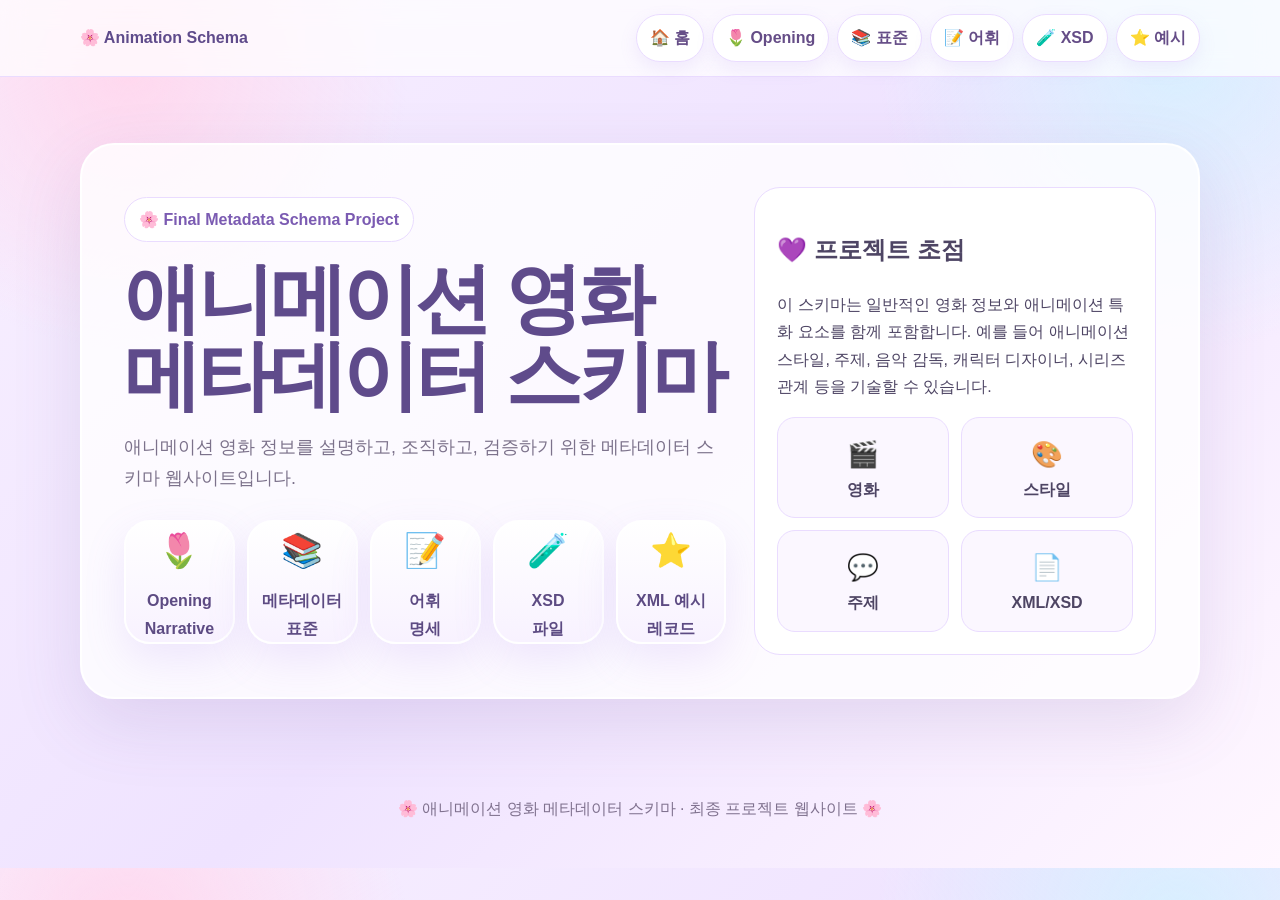
==== commit 1edfb5be: "Add files via upload" ====
--- a/index.html
+++ b/index.html
@@ -1,8 +1,8 @@
-<!DOCTYPE html><html lang="ko"><head><meta charset="UTF-8"><meta name="viewport" content="width=device-width, initial-scale=1.0"><title>Animation Film Metadata Schema</title><link rel="stylesheet" href="style.css"></head><body>
+<!DOCTYPE html><html lang="ko"><head><meta charset="UTF-8"><meta name="viewport" content="width=device-width, initial-scale=1.0"><title>애니메이션 영화 메타데이터 스키마</title><link rel="stylesheet" href="style.css"></head><body>
 <header class="top"><div class="container topbar"><a class="logo" href="index.html">🌸 Animation Schema</a><nav class="nav">
-<a href="index.html">🏠 Home</a><a href="opening.html">🌷 Opening</a><a href="standards.html">📚 Standards</a><a href="vocabulary.html">📝 Vocabulary</a><a href="xsd.html">🧪 XSD</a><a href="samples.html">⭐ Samples</a>
+<a href="index.html">🏠 홈</a><a href="opening.html">🌷 Opening</a><a href="standards.html">📚 표준</a><a href="vocabulary.html">📝 어휘</a><a href="xsd.html">🧪 XSD</a><a href="samples.html">⭐ 예시</a>
 </nav></div></header>
-<main class="container hero"><section class="hero-card"><div><span class="tag">🌸 Final Metadata Schema Project</span><h1>Animation Film<br>Metadata Schema</h1><p class="subtitle">A cute purple multi-page website for describing, organizing, validating, and reusing animated film metadata.</p>
-<div class="button-grid"><a class="big" href="opening.html"><span>🌷</span>Opening<br>Narrative</a><a class="big" href="standards.html"><span>📚</span>Metadata<br>Standards</a><a class="big" href="vocabulary.html"><span>📝</span>Vocabulary<br>Specification</a><a class="big" href="xsd.html"><span>🧪</span>XSD<br>File</a><a class="big" href="samples.html"><span>⭐</span>Sample XML<br>Records</a></div></div>
-<aside class="side"><h2>💜 Project Focus</h2><p>This schema combines general movie information with animation-specific elements such as animation style, theme, music director, character designer, and series relationship.</p><div class="icons"><div class="icon"><b>🎬</b>Film</div><div class="icon"><b>🎨</b>Style</div><div class="icon"><b>💬</b>Theme</div><div class="icon"><b>📄</b>XML/XSD</div></div></aside></section></main>
-<footer class="footer">🌸 Animation Film Metadata Schema · Final Project Website 🌸</footer></body></html>+<main class="container hero"><section class="hero-card"><div><span class="tag">🌸 Final Metadata Schema Project</span><h1>애니메이션 영화<br>메타데이터 스키마</h1><p class="subtitle">애니메이션 영화 정보를 설명하고, 조직하고, 검증하기 위한 메타데이터 스키마 웹사이트입니다.</p>
+<div class="button-grid"><a class="big" href="opening.html"><span>🌷</span>Opening<br>Narrative</a><a class="big" href="standards.html"><span>📚</span>메타데이터<br>표준</a><a class="big" href="vocabulary.html"><span>📝</span>어휘<br>명세</a><a class="big" href="xsd.html"><span>🧪</span>XSD<br>파일</a><a class="big" href="samples.html"><span>⭐</span>XML 예시<br>레코드</a></div></div>
+<aside class="side"><h2>💜 프로젝트 초점</h2><p>이 스키마는 일반적인 영화 정보와 애니메이션 특화 요소를 함께 포함합니다. 예를 들어 애니메이션 스타일, 주제, 음악 감독, 캐릭터 디자이너, 시리즈 관계 등을 기술할 수 있습니다.</p><div class="icons"><div class="icon"><b>🎬</b>영화</div><div class="icon"><b>🎨</b>스타일</div><div class="icon"><b>💬</b>주제</div><div class="icon"><b>📄</b>XML/XSD</div></div></aside></section></main>
+<footer class="footer">🌸 애니메이션 영화 메타데이터 스키마 · 최종 프로젝트 웹사이트 🌸</footer></body></html>
